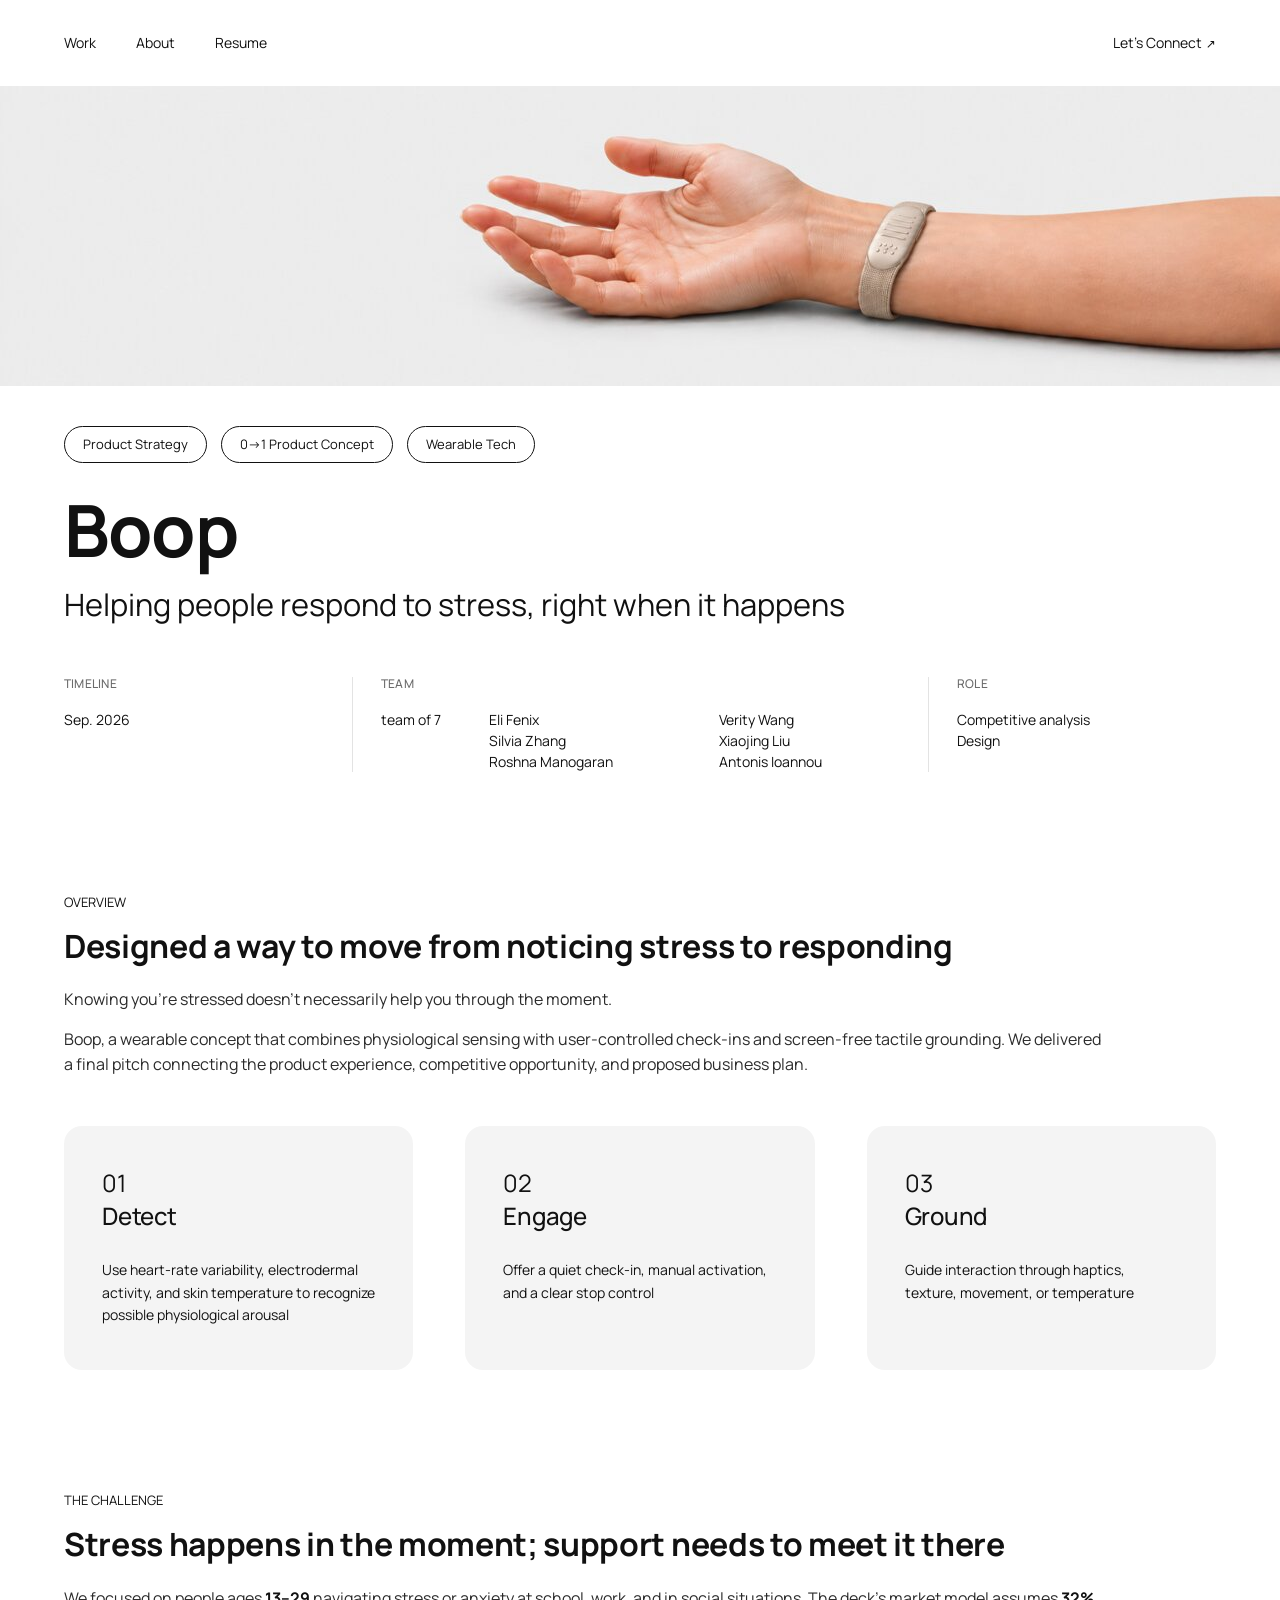
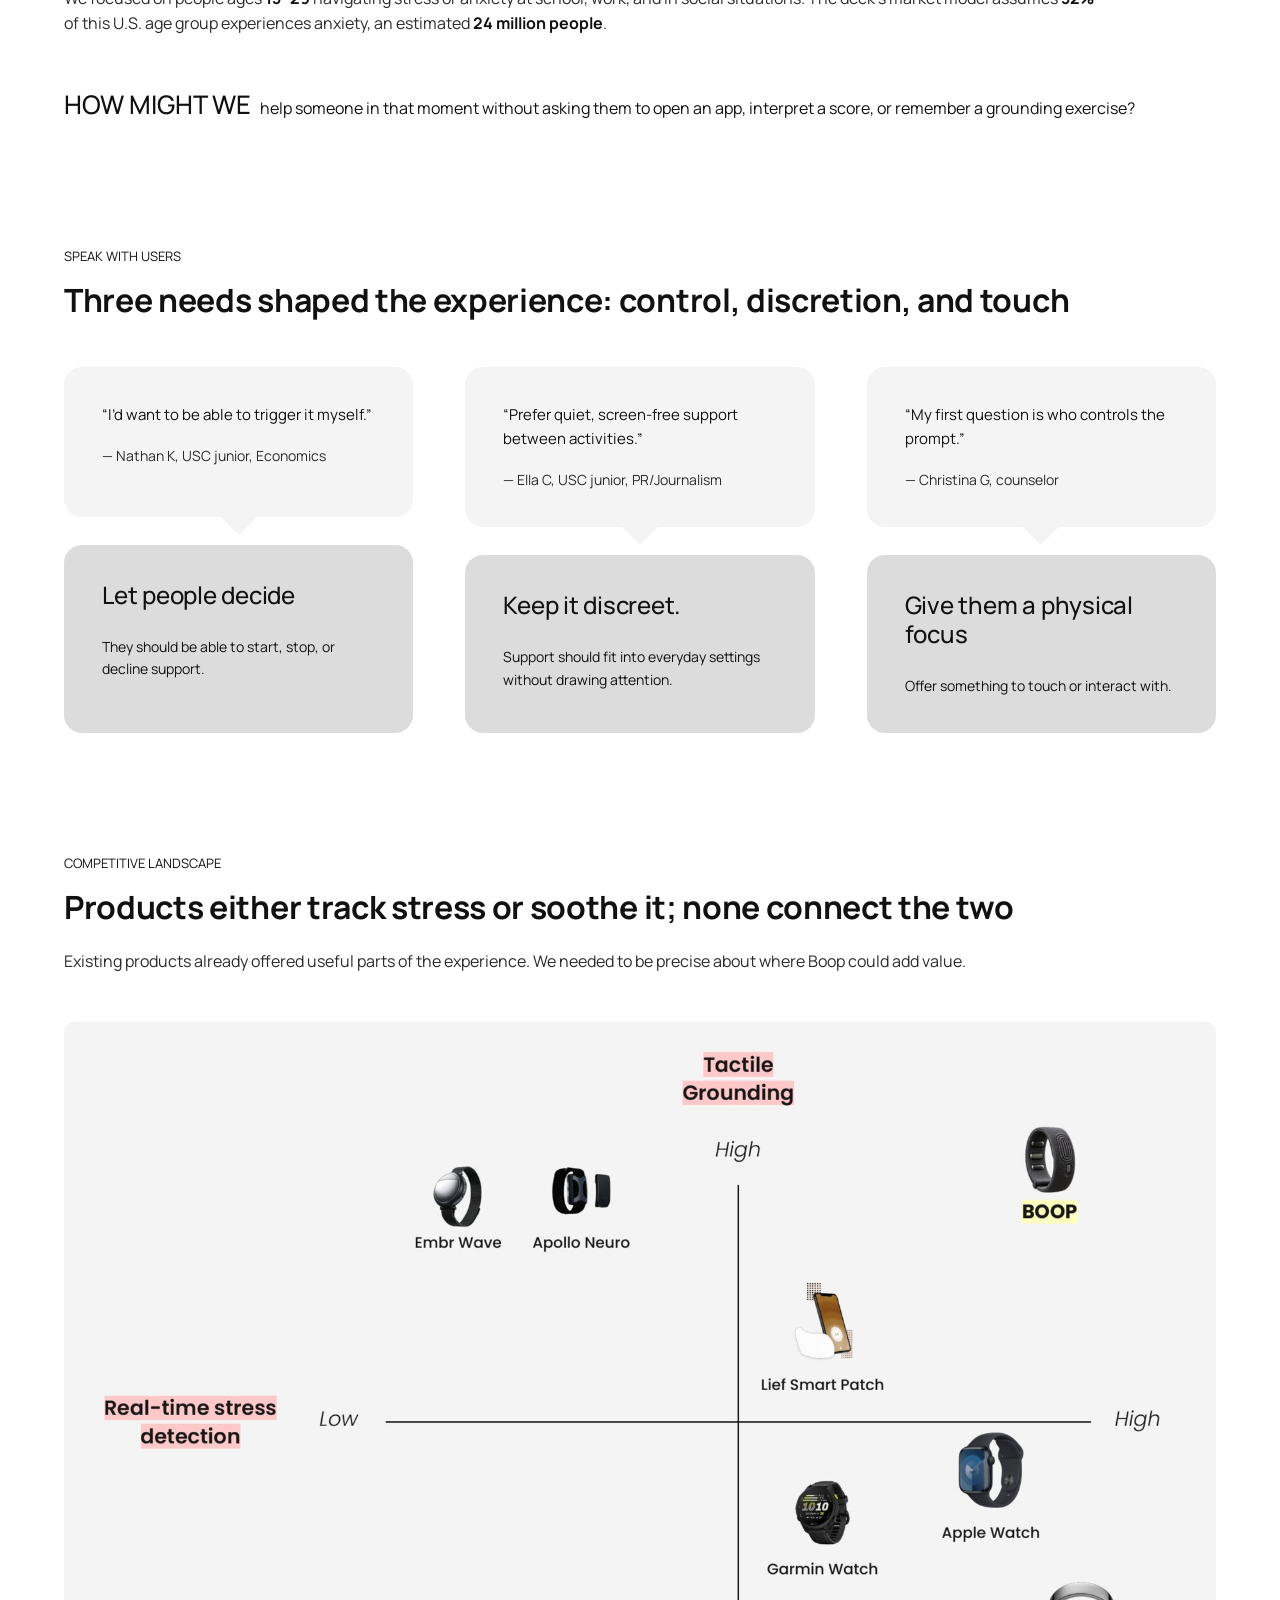
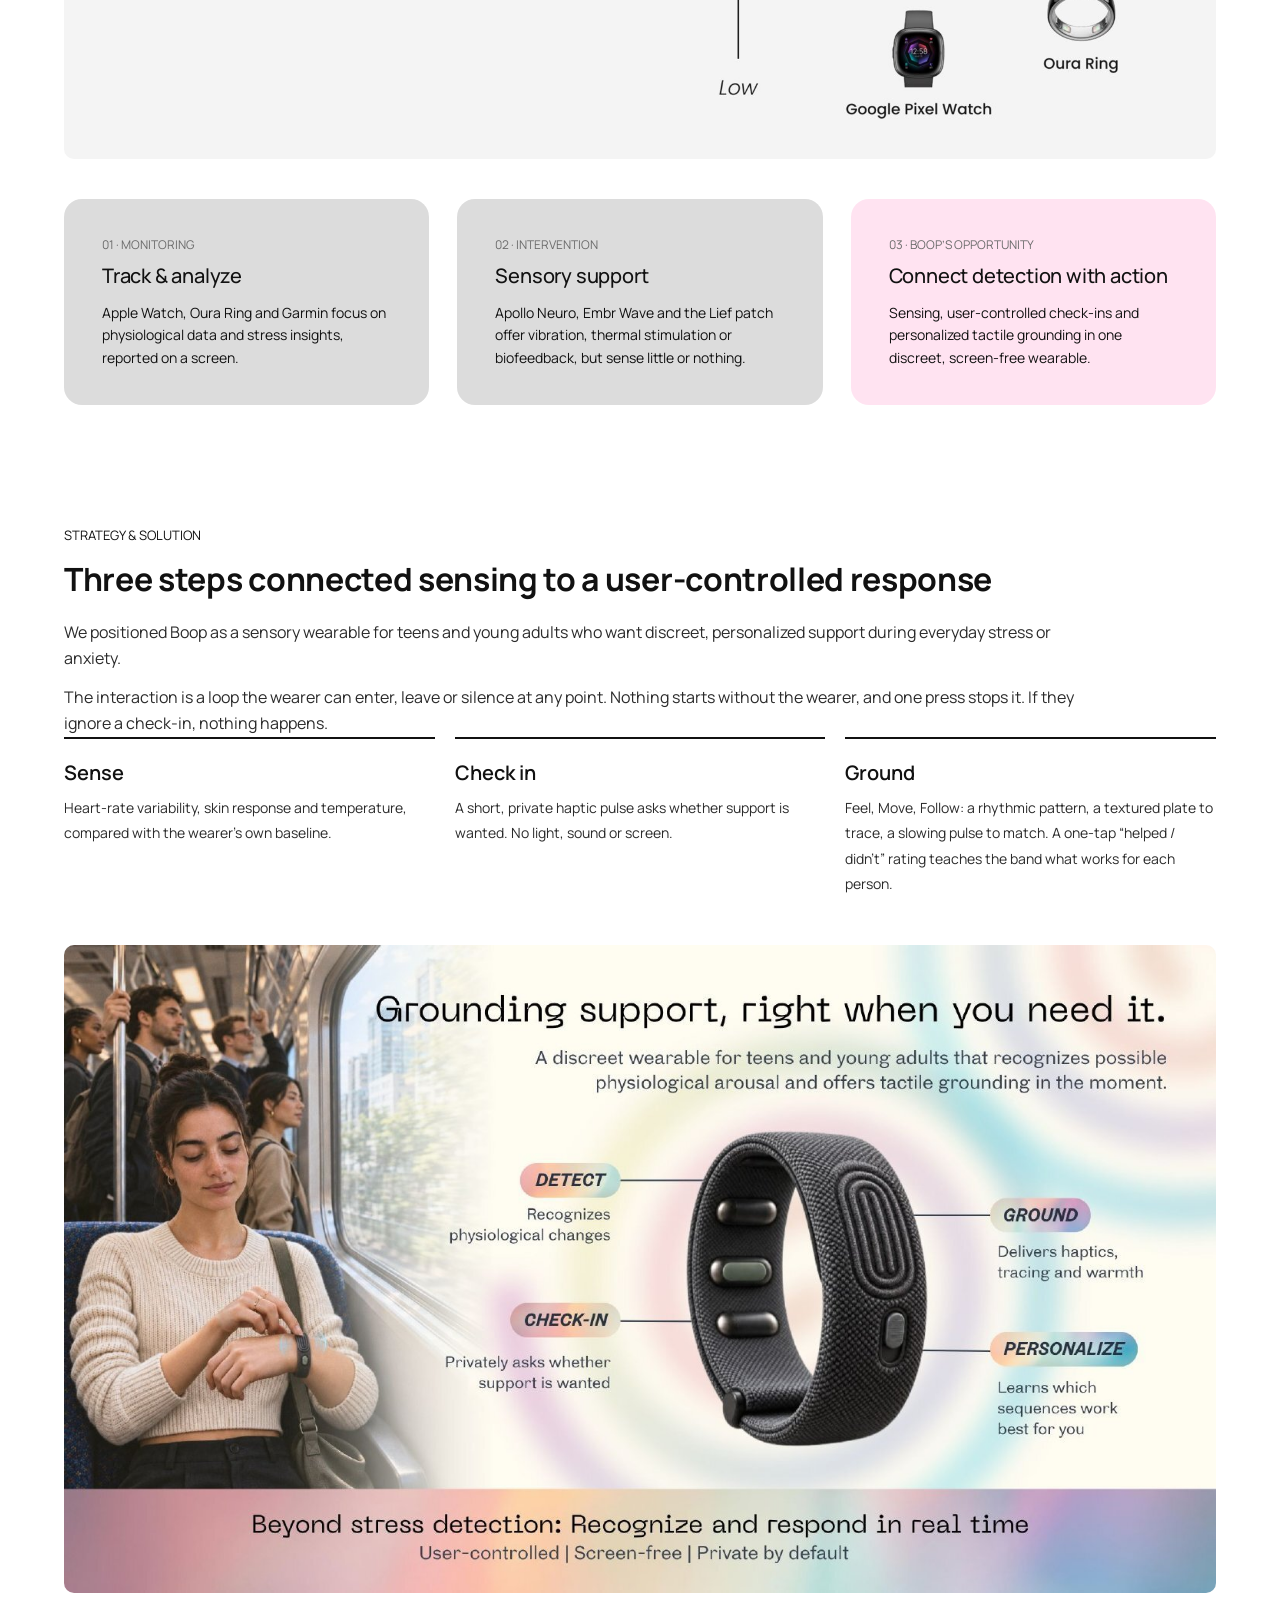
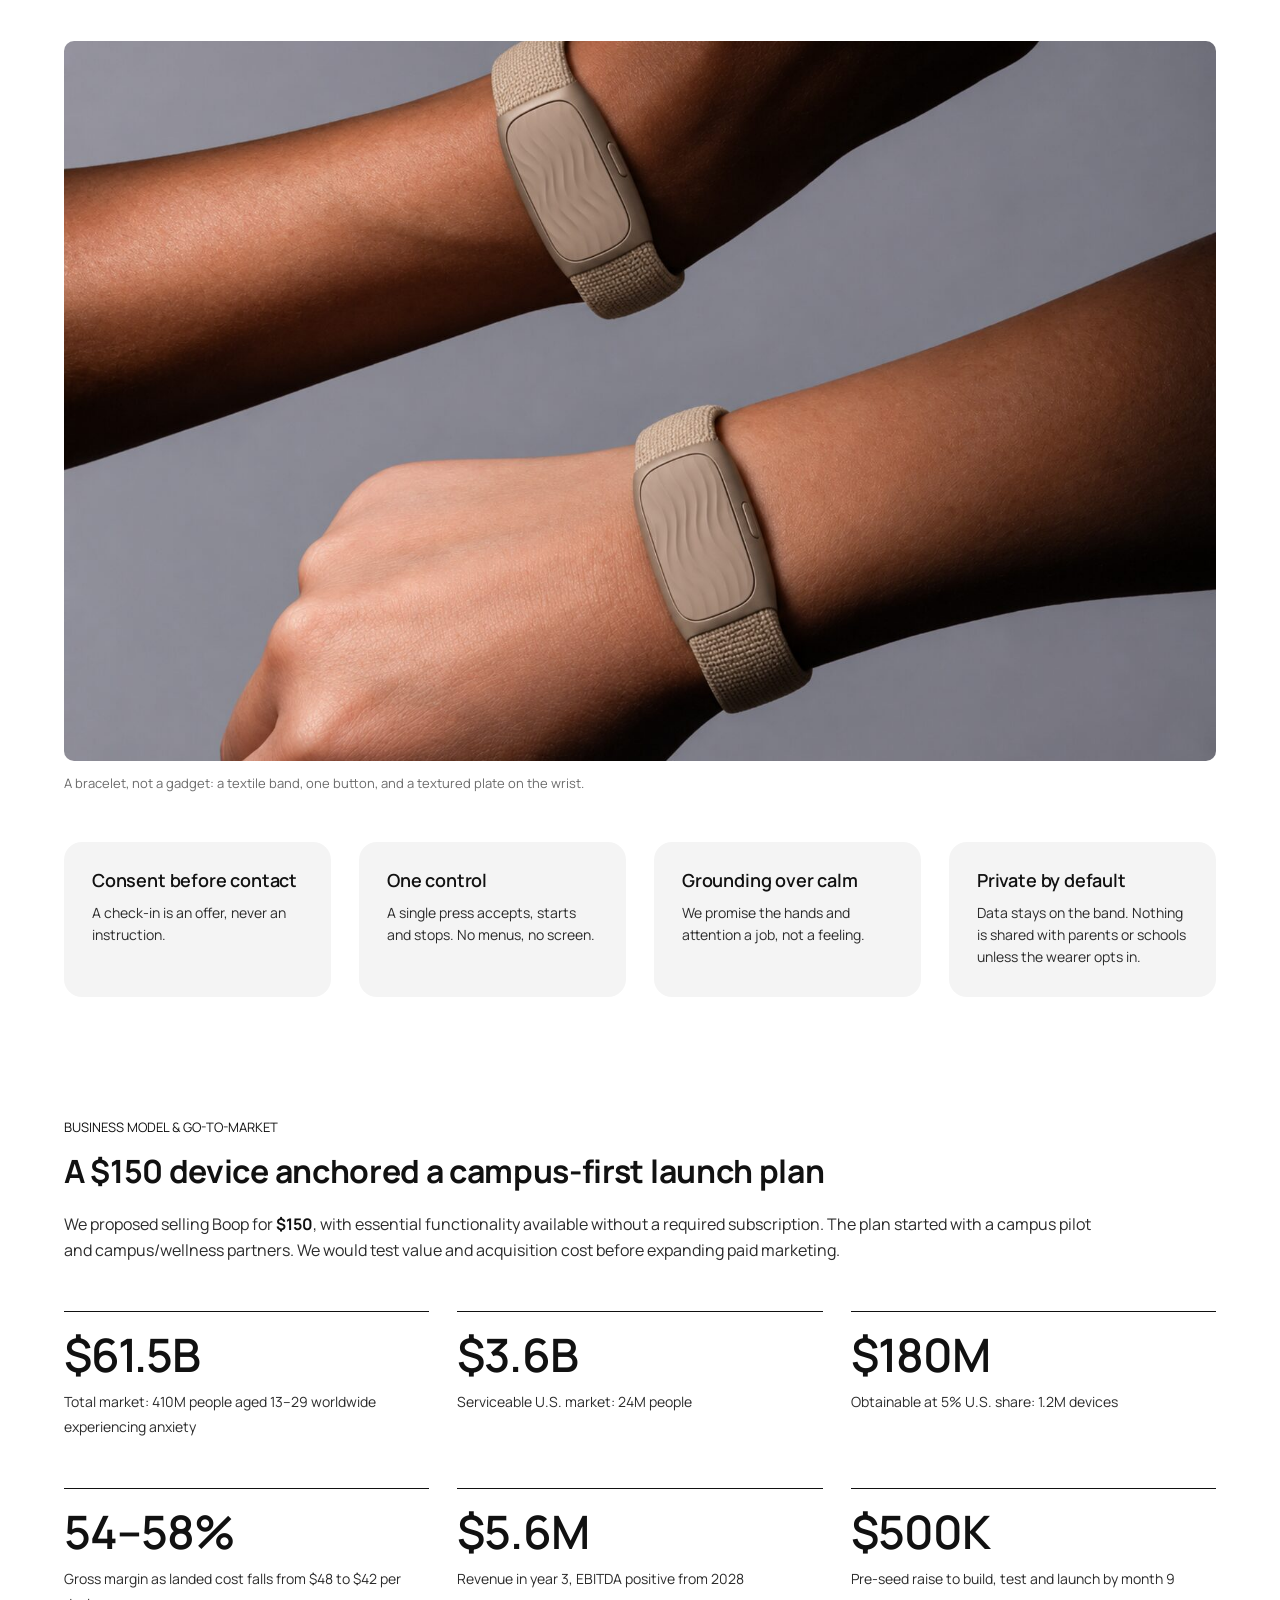
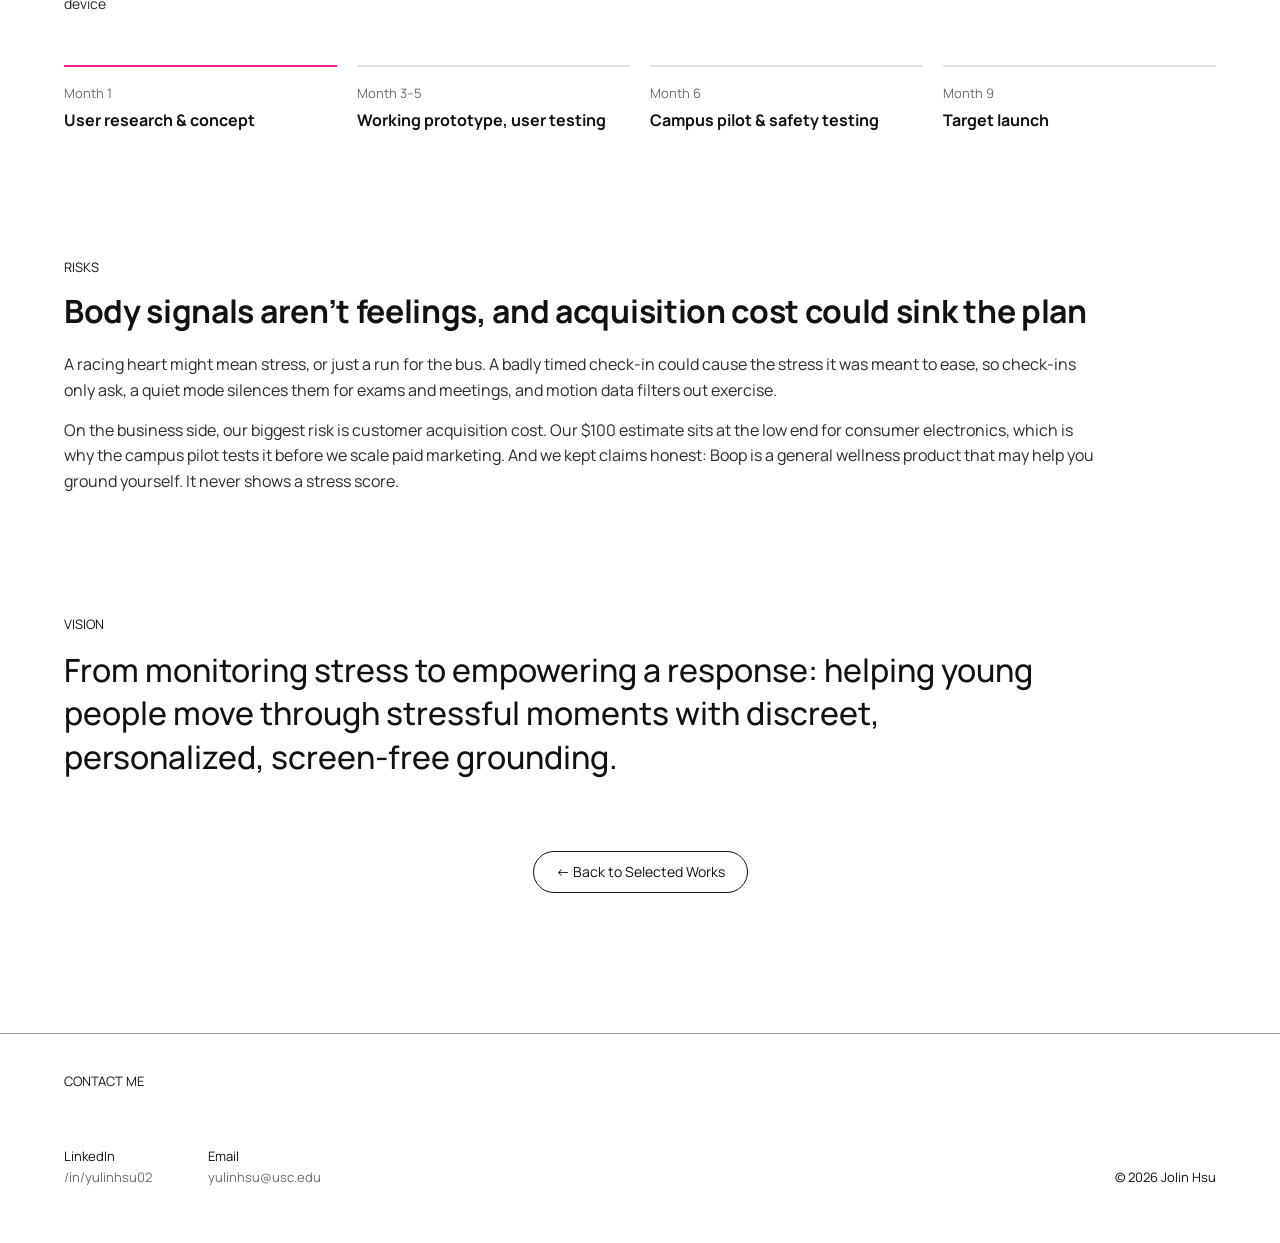
==== boop/index.html @ cf4fb306 "Add portfolio site: Home, Resume and Boop case study Co-Authored-By: Claude Opus 5.5 <noreply@anthro" ====
<!doctype html>
<html lang="en">
<head>
  <meta charset="utf-8">
  <meta name="viewport" content="width=device-width, initial-scale=1">
  <title>Boop · Jolin Hsu</title>
  <meta name="description" content="Boop: a screen-free wearable concept that helps people respond to stress, right when it happens.">
  <link rel="preconnect" href="https://fonts.googleapis.com">
  <link rel="preconnect" href="https://fonts.gstatic.com" crossorigin>
  <link href="https://fonts.googleapis.com/css2?family=Manrope:wght@400;500;600;700&display=swap" rel="stylesheet">
  <link rel="stylesheet" href="../assets/style.css">
</head>
<body>
  <header class="site-header">
    <div class="wrap">
      <ul class="nav">
        <li><a href="../#work">Work</a></li>
        <li><a href="../#about">About</a></li>
        <li><a href="../resume/">Resume</a></li>
      </ul>
      <a class="connect arrow" href="#contact">Let's Connect</a>
    </div>
  </header>

  <main>
    <div class="cs-hero">
      <img src="../assets/img/boop-hero.jpg" alt="An open hand resting on a table, wearing a slim oatmeal textile wristband" width="1280" height="300">
    </div>

    <section class="cs-head">
      <div class="wrap">
        <div class="pills"><span>Product Strategy</span><span>0→1 Product Concept</span><span>Wearable Tech</span></div>
        <h1>Boop</h1>
        <p class="sub">Helping people respond to stress, right when it happens</p>

        <div class="meta">
          <div>
            <h2>Timeline</h2>
            <p>Sep. 2026</p>
          </div>
          <div>
            <h2>Team</h2>
            <div class="team">
              <p>team of 7</p>
              <ul><li>Eli Fenix</li><li>Silvia Zhang</li><li>Roshna Manogaran</li></ul>
              <ul><li>Verity Wang</li><li>Xiaojing Liu</li><li>Antonis Ioannou</li></ul>
            </div>
          </div>
          <div>
            <h2>Role</h2>
            <p>Competitive analysis<br>Design</p>
          </div>
        </div>
      </div>
    </section>

    <!-- Overview -->
    <section class="cs-section">
      <div class="wrap">
        <p class="kicker">Overview</p>
        <h2>Designed a way to move from noticing stress to responding</h2>
        <div class="body">
          <p>Knowing you’re stressed doesn’t necessarily help you through the moment.</p>
          <p>Boop, a wearable concept that combines physiological sensing with user-controlled check-ins and screen-free tactile grounding. We delivered a final pitch connecting the product experience, competitive opportunity, and proposed business plan.</p>
        </div>
        <div class="cards-3">
          <div class="step-card"><p class="n">01</p><h3>Detect</h3><p>Use heart-rate variability, electrodermal activity, and skin temperature to recognize possible physiological arousal</p></div>
          <div class="step-card"><p class="n">02</p><h3>Engage</h3><p>Offer a quiet check-in, manual activation, and a clear stop control</p></div>
          <div class="step-card"><p class="n">03</p><h3>Ground</h3><p>Guide interaction through haptics, texture, movement, or temperature</p></div>
        </div>
      </div>
    </section>

    <!-- Challenge -->
    <section class="cs-section">
      <div class="wrap">
        <p class="kicker">The challenge</p>
        <h2>Stress happens in the moment; support needs to meet it there</h2>
        <div class="body">
          <p>We focused on people ages <b>13–29</b> navigating stress or anxiety at school, work, and in social situations. The deck’s market model assumes <b>32%</b> of this U.S. age group experiences anxiety, an estimated <b>24 million people</b>.</p>
        </div>
        <p class="hmw"><b>How might we</b> help someone in that moment without asking them to open an app, interpret a score, or remember a grounding exercise?</p>
      </div>
    </section>

    <!-- Users -->
    <section class="cs-section">
      <div class="wrap">
        <p class="kicker">Speak with users</p>
        <h2>Three needs shaped the experience: control, discretion, and touch</h2>
        <div class="voices">
          <div class="voice">
            <div class="bubble">“I’d want to be able to trigger it myself.”<cite>— Nathan K, USC junior, Economics</cite></div>
            <div class="need"><h3>Let people decide</h3><p>They should be able to start, stop, or decline support.</p></div>
          </div>
          <div class="voice">
            <div class="bubble">“Prefer quiet, screen-free support between activities.”<cite>— Ella C, USC junior, PR/Journalism</cite></div>
            <div class="need"><h3>Keep it discreet.</h3><p>Support should fit into everyday settings without drawing attention.</p></div>
          </div>
          <div class="voice">
            <div class="bubble">“My first question is who controls the prompt.”<cite>— Christina G, counselor</cite></div>
            <div class="need"><h3>Give them a physical focus</h3><p>Offer something to touch or interact with.</p></div>
          </div>
        </div>
      </div>
    </section>

    <!-- Competitive landscape -->
    <section class="cs-section">
      <div class="wrap">
        <p class="kicker">Competitive landscape</p>
        <h2>Products either track stress or soothe it; none connect the two</h2>
        <div class="body">
          <p>Existing products already offered useful parts of the experience. We needed to be precise about where Boop could add value.</p>
        </div>
        <figure class="figure">
          <img src="../assets/img/boop-landscape.jpg" alt="Two-by-two chart: real-time stress detection on the horizontal axis, tactile grounding on the vertical. Embr Wave and Apollo Neuro sit high on grounding but low on detection. Apple Watch, Garmin, Pixel Watch and Oura Ring sit high on detection but low on grounding. Lief Smart Patch is in the middle. Boop sits alone in the top-right corner." loading="lazy">
        </figure>
        <div class="gap-row">
          <div class="need"><p class="k">01 · Monitoring</p><h3>Track &amp; analyze</h3><p>Apple Watch, Oura Ring and Garmin focus on physiological data and stress insights, reported on a screen.</p></div>
          <div class="need"><p class="k">02 · Intervention</p><h3>Sensory support</h3><p>Apollo Neuro, Embr Wave and the Lief patch offer vibration, thermal stimulation or biofeedback, but sense little or nothing.</p></div>
          <div class="need us"><p class="k">03 · Boop’s opportunity</p><h3>Connect detection with action</h3><p>Sensing, user-controlled check-ins and personalized tactile grounding in one discreet, screen-free wearable.</p></div>
        </div>
      </div>
    </section>

    <!-- Strategy & solution -->
    <section class="cs-section">
      <div class="wrap">
        <p class="kicker">Strategy &amp; Solution</p>
        <h2>Three steps connected sensing to a user-controlled response</h2>
        <div class="body">
          <p>We positioned Boop as a sensory wearable for teens and young adults who want discreet, personalized support during everyday stress or anxiety.</p>
          <p>The interaction is a loop the wearer can enter, leave or silence at any point. Nothing starts without the wearer, and one press stops it. If they ignore a check-in, nothing happens.</p>
        </div>
        <ol class="loop loop-wrap">
          <li><b>Sense</b><span>Heart-rate variability, skin response and temperature, compared with the wearer’s own baseline.</span></li>
          <li><b>Check in</b><span>A short, private haptic pulse asks whether support is wanted. No light, sound or screen.</span></li>
          <li><b>Ground</b><span>Feel, Move, Follow: a rhythmic pattern, a textured plate to trace, a slowing pulse to match. A one-tap “helped / didn’t” rating teaches the band what works for each person.</span></li>
        </ol>
        <figure class="figure">
          <img src="../assets/img/boop-system.jpg" alt="Pitch slide titled Grounding support, right when you need it: a woman on a train touches her wristband, with callouts for Detect, Check-in, Ground and Personalize." loading="lazy">
        </figure>
        <figure class="figure crop">
          <img src="../assets/img/boop-band.jpg" alt="Two wrists wearing the Boop band: an oatmeal woven strap with a rounded wavy-textured plate and one small button" loading="lazy">
          <figcaption>A bracelet, not a gadget: a textile band, one button, and a textured plate on the wrist.</figcaption>
        </figure>
        <div class="principles">
          <div><h3>Consent before contact</h3><p>A check-in is an offer, never an instruction.</p></div>
          <div><h3>One control</h3><p>A single press accepts, starts and stops. No menus, no screen.</p></div>
          <div><h3>Grounding over calm</h3><p>We promise the hands and attention a job, not a feeling.</p></div>
          <div><h3>Private by default</h3><p>Data stays on the band. Nothing is shared with parents or schools unless the wearer opts in.</p></div>
        </div>
      </div>
    </section>

    <!-- Business model -->
    <section class="cs-section">
      <div class="wrap">
        <p class="kicker">Business model &amp; go-to-market</p>
        <h2>A $150 device anchored a campus-first launch plan</h2>
        <div class="body">
          <p>We proposed selling Boop for <b>$150</b>, with essential functionality available without a required subscription. The plan started with a campus pilot and campus/wellness partners. We would test value and acquisition cost before expanding paid marketing.</p>
        </div>
        <div class="stats">
          <div class="stat"><b>$61.5B</b><span>Total market: 410M people aged 13–29 worldwide experiencing anxiety</span></div>
          <div class="stat"><b>$3.6B</b><span>Serviceable U.S. market: 24M people</span></div>
          <div class="stat"><b>$180M</b><span>Obtainable at 5% U.S. share: 1.2M devices</span></div>
        </div>
        <div class="stats">
          <div class="stat"><b>54–58%</b><span>Gross margin as landed cost falls from $48 to $42 per device</span></div>
          <div class="stat"><b>$5.6M</b><span>Revenue in year 3, EBITDA positive from 2028</span></div>
          <div class="stat"><b>$500K</b><span>Pre-seed raise to build, test and launch by month 9</span></div>
        </div>
        <ol class="roadmap">
          <li class="now"><span class="when">Month 1</span><b>User research &amp; concept</b></li>
          <li><span class="when">Month 3–5</span><b>Working prototype, user testing</b></li>
          <li><span class="when">Month 6</span><b>Campus pilot &amp; safety testing</b></li>
          <li><span class="when">Month 9</span><b>Target launch</b></li>
        </ol>
      </div>
    </section>

    <!-- Risks -->
    <section class="cs-section">
      <div class="wrap">
        <p class="kicker">Risks</p>
        <h2>Body signals aren’t feelings, and acquisition cost could sink the plan</h2>
        <div class="body">
          <p>A racing heart might mean stress, or just a run for the bus. A badly timed check-in could cause the stress it was meant to ease, so check-ins only ask, a quiet mode silences them for exams and meetings, and motion data filters out exercise.</p>
          <p>On the business side, our biggest risk is customer acquisition cost. Our $100 estimate sits at the low end for consumer electronics, which is why the campus pilot tests it before we scale paid marketing. And we kept claims honest: Boop is a general wellness product that may help you ground yourself. It never shows a stress score.</p>
        </div>
      </div>
    </section>

    <!-- Vision -->
    <section class="cs-section">
      <div class="wrap">
        <p class="kicker">Vision</p>
        <p class="big-quote">From monitoring stress to empowering a response: helping young people move through stressful moments with discreet, personalized, screen-free grounding.</p>
        <div class="back"><a class="pill-outline" href="../#work">← Back to Selected Works</a></div>
      </div>
    </section>
  </main>

  <footer class="site-footer" id="contact">
    <div class="wrap">
      <h2>Contact me</h2>
      <div class="footer-row">
        <div class="contacts">
          <a href="https://www.linkedin.com/in/yulinhsu02" target="_blank" rel="noopener">LinkedIn<span>/in/yulinhsu02</span></a>
          <a href="mailto:yulinhsu@usc.edu">Email<span>yulinhsu@usc.edu</span></a>
        </div>
        <span>© 2026 Jolin Hsu</span>
      </div>
    </div>
  </footer>
</body>
</html>
---- assets/style.css ----
/* Jolin Hsu portfolio, shared styles (matched to the Figma design) */
:root {
  --ink: #111111;
  --text: #2b2b2b;
  --muted: #6b6b6b;
  --line: #9a9a9a;
  --hair: #e3e3e3;
  --card: #f4f4f4;
  --card-2: #dcdcdc;
  --tag: #f0f0f0;
  --bg: #ffffff;
  --pink: #ff1f8f;
  --star: #f5c518;
  --dot: #7cc4ef;
  --max: 1152px;
  --gutter: 64px;
  --font: "Manrope", system-ui, -apple-system, "Segoe UI", sans-serif;
}

*, *::before, *::after { box-sizing: border-box; }
html { -webkit-text-size-adjust: 100%; scroll-behavior: smooth; }
body {
  margin: 0; background: var(--bg); color: var(--text);
  font-family: var(--font); font-size: 16px; line-height: 1.6;
  -webkit-font-smoothing: antialiased;
}
img { max-width: 100%; display: block; }
a { color: inherit; }
h1, h2, h3 { color: var(--ink); line-height: 1.2; margin: 0; font-weight: 700; letter-spacing: -0.01em; }
p { margin: 0; }
b, strong { color: var(--ink); font-weight: 700; }

.wrap { max-width: calc(var(--max) + var(--gutter) * 2); margin: 0 auto; padding: 0 var(--gutter); }
.arrow::after { content: "↗"; font-size: .85em; margin-left: 4px; }

/* ---------- Header ---------- */
.site-header { padding: 32px 0; }
.site-header .wrap { display: flex; align-items: center; justify-content: space-between; gap: 16px; }
.nav { display: flex; gap: 40px; list-style: none; margin: 0; padding: 0; font-size: 14px; }
.nav a, .connect { text-decoration: none; color: var(--ink); }
.nav a:hover, .connect:hover { text-decoration: underline; text-underline-offset: 4px; }
.nav a[aria-current="page"] { text-decoration: underline; text-underline-offset: 4px; }
.connect { font-size: 14px; }

/* ---------- Pills ---------- */
.pill-outline {
  display: inline-flex; align-items: center; gap: 6px; padding: 9px 22px;
  border: 1px solid var(--ink); border-radius: 999px; font-size: 14px; color: var(--ink);
  text-decoration: none; background: #fff; white-space: nowrap; transition: background .2s, color .2s;
}
a.pill-outline:hover { background: var(--ink); color: #fff; }
.tags { display: flex; flex-wrap: wrap; gap: 8px; }
.tag { background: var(--tag); border-radius: 999px; padding: 5px 14px; font-size: 13px; color: var(--muted); }

/* ---------- Home ---------- */
.intro { padding: 120px 0 150px; }
.intro h1 { font-size: clamp(34px, 3.6vw, 46px); margin-bottom: 40px; font-weight: 600; }
.intro p { font-size: clamp(20px, 2.4vw, 30px); line-height: 1.45; color: var(--ink); max-width: 1080px; }

.label { font-size: 13px; color: var(--ink); margin-bottom: 48px; display: inline-block; text-decoration: none; }

.grid { display: grid; grid-template-columns: repeat(2, 1fr); gap: 56px 28px; }
.card { position: relative; display: block; cursor: default; text-decoration: none; color: inherit; }
.card-media { aspect-ratio: 4 / 3; border-radius: 10px; overflow: hidden; background: var(--card); }
.card-media img { width: 100%; height: 100%; object-fit: cover; transition: transform .7s cubic-bezier(.2,.7,.2,1), filter .4s; }
.card h3 { font-size: 22px; margin: 22px 0 12px; font-weight: 700; }

/* Card hover: lift + zoom the image, dim the other cards */
@media (hover: hover) {
  .card-media { transition: box-shadow .4s, transform .4s cubic-bezier(.2,.7,.2,1); }
  .card:hover .card-media { transform: translateY(-6px); box-shadow: 0 18px 40px rgba(0,0,0,.12); }
  .card:hover .card-media img { transform: scale(1.05); }
  .grid:hover .card:not(:hover) .card-media img { filter: grayscale(.5) brightness(1.04); }
}

/* About timeline */
.about { padding-top: 120px; }
.timeline { margin-top: 24px; }
.year { display: grid; grid-template-columns: 170px 1fr; }
.year + .year { margin-top: 0; }
.year-num { font-size: 34px; color: var(--ink); line-height: 1; padding-top: 4px; }
.events { list-style: none; margin: 0; padding: 0 0 56px 0; border-left: 2px solid #c9c9c9; }
.year:last-child .events { padding-bottom: 8px; }
.events li { position: relative; padding: 0 0 28px 48px; font-size: 18px; color: var(--ink); line-height: 1.45; }
.events li:last-child { padding-bottom: 0; }
.events li::before {
  content: ""; position: absolute; left: -7px; top: 7px; width: 12px; height: 12px; border-radius: 50%; background: var(--dot);
}
.events li.milestone::before {
  content: "★"; background: none; color: var(--star); width: auto; height: auto; left: -11px; top: -3px; font-size: 20px; line-height: 1;
}
.events a { text-decoration: none; }
.events a:hover { text-decoration: underline; }
.cta-row { display: flex; justify-content: center; margin-top: 72px; }

/* ---------- Custom cursor tag ---------- */
.cursor-tag {
  position: fixed; left: 0; top: 0; z-index: 1000; pointer-events: none;
  padding: 12px 24px; border-radius: 999px; background: var(--pink); color: #fff;
  font: 600 15px/1 var(--font); text-align: center; white-space: nowrap;
  transform: translate(-50%, -50%) scale(.3); opacity: 0;
  transition: opacity .2s ease, transform .25s cubic-bezier(.2,.9,.3,1.3);
  box-shadow: 0 6px 18px rgba(255, 31, 143, .35);
}
.cursor-tag.is-on { opacity: 1; transform: translate(-50%, -50%) scale(1); }
@media (hover: hover) and (pointer: fine) { .has-cursor-tag .card { cursor: none; } }
.soon-badge { display: none; }
@media (hover: none) {
  .soon-badge {
    display: block; position: absolute; top: 12px; left: 12px; background: var(--pink); color: #fff;
    font-size: 12px; font-weight: 600; padding: 6px 12px; border-radius: 999px;
  }
}

/* ---------- Footer ---------- */
.site-footer { margin-top: 140px; border-top: 1px solid var(--line); padding: 40px 0 56px; font-size: 13px; color: var(--ink); }
.site-footer h2 { font-size: 13px; font-weight: 400; text-transform: uppercase; margin-bottom: 56px; }
.footer-row { display: flex; justify-content: space-between; align-items: flex-end; flex-wrap: wrap; gap: 24px; }
.contacts { display: flex; gap: 56px; flex-wrap: wrap; }
.contacts a { text-decoration: none; display: block; }
.contacts a:hover { text-decoration: underline; }
.contacts span { display: block; color: var(--muted); }

/* ---------- Case study (/boop) ---------- */
.cs-hero { max-width: calc(var(--max) + var(--gutter) * 2); margin: 0 auto; }
.cs-hero img { width: 100%; height: auto; aspect-ratio: 1280 / 300; object-fit: cover; }
.cs-head { padding: 40px 0 0; }
.cs-head .pills { display: flex; flex-wrap: wrap; gap: 14px; }
.cs-head .pills span { border: 1px solid var(--ink); border-radius: 999px; padding: 7px 18px; font-size: 13px; color: var(--ink); }
.cs-head h1 { font-size: clamp(48px, 6vw, 72px); margin: 24px 0 6px; letter-spacing: -0.02em; }
.cs-head .sub { font-size: clamp(20px, 2.4vw, 32px); color: var(--ink); }

.meta { display: grid; grid-template-columns: 1fr 2fr 1fr; margin-top: 48px; }
.meta > div { padding: 0 28px; border-left: 1px solid var(--hair); }
.meta > div:first-child { padding-left: 0; border-left: 0; }
.meta h2 { font-size: 12px; font-weight: 500; color: var(--muted); text-transform: uppercase; margin-bottom: 18px; letter-spacing: .02em; }
.meta p, .meta li { font-size: 14px; color: var(--ink); line-height: 1.5; }
.team { display: grid; grid-template-columns: auto 1fr 1fr; gap: 0 48px; }
.team ul { list-style: none; margin: 0; padding: 0; }

.cs-section { padding-top: 120px; }
.kicker { font-size: 13px; color: var(--ink); text-transform: uppercase; margin-bottom: 14px; }
.cs-section h2 { font-size: clamp(24px, 2.5vw, 32px); margin-bottom: 22px; font-weight: 700; }
.cs-section .body { max-width: 1040px; font-size: 16px; color: var(--text); }
.cs-section .body p + p { margin-top: 14px; }

.cards-3 { display: grid; grid-template-columns: repeat(3, 1fr); gap: 52px; margin-top: 48px; }
.step-card { background: var(--card); border-radius: 18px; padding: 38px 38px 44px; min-height: 230px; }
.step-card .n { font-size: 24px; color: var(--ink); }
.step-card h3 { font-size: 24px; font-weight: 500; margin: 0 0 28px; }
.step-card p { font-size: 14px; color: var(--ink); }

.hmw { margin-top: 48px; font-size: 16px; color: var(--ink); }
.hmw b { font-weight: 500; font-size: clamp(20px, 2vw, 26px); text-transform: uppercase; margin-right: 6px; }

.voices { display: grid; grid-template-columns: repeat(3, 1fr); gap: 52px; margin-top: 48px; }
.voice { display: flex; flex-direction: column; gap: 28px; }
.bubble { position: relative; background: var(--card); border-radius: 18px; padding: 36px 38px; min-height: 150px; font-size: 15px; color: var(--ink); }
.bubble::after { content: ""; position: absolute; left: 50%; bottom: -18px; transform: translateX(-50%); border: 18px solid transparent; border-bottom: 0; border-top-color: var(--card); }
.bubble cite { display: block; font-style: normal; margin-top: 18px; color: var(--text); font-size: 14px; }
.need { background: var(--card-2); border-radius: 18px; padding: 36px 38px; flex: 1; }
.need h3 { font-size: 24px; font-weight: 500; margin-bottom: 26px; }
.need p { font-size: 14px; color: var(--ink); }

.figure { margin: 48px 0 0; }
.figure img { width: 100%; border-radius: 10px; }
.figure.crop img { aspect-ratio: 16 / 10; object-fit: cover; object-position: center 40%; }
.figure figcaption { font-size: 13px; color: var(--muted); margin-top: 12px; }

.gap-row { display: grid; grid-template-columns: repeat(3, 1fr); gap: 28px; margin-top: 40px; }
.gap-row .need h3 { font-size: 20px; margin-bottom: 14px; }
.gap-row .need .k { font-size: 12px; text-transform: uppercase; color: var(--muted); margin-bottom: 10px; }
.gap-row .need.us { background: #ffe3f1; }

.loop { display: grid; grid-template-columns: repeat(3, 1fr); gap: 20px; margin-top: 48px; counter-reset: s; }
.loop li { list-style: none; border-top: 2px solid var(--ink); padding-top: 18px; }
.loop b { display: block; font-size: 20px; font-weight: 600; color: var(--ink); margin-bottom: 6px; }
.loop span { font-size: 14px; }
.loop-wrap { padding: 0; margin: 0; }

.two-up { display: grid; grid-template-columns: 1fr 1fr; gap: 28px; margin-top: 28px; }
.two-up img { width: 100%; height: 100%; object-fit: cover; border-radius: 10px; }

.principles { display: grid; grid-template-columns: repeat(4, 1fr); gap: 28px; margin-top: 48px; }
.principles div { background: var(--card); border-radius: 18px; padding: 28px; }
.principles h3 { font-size: 18px; font-weight: 600; margin-bottom: 10px; }
.principles p { font-size: 14px; }

.stats { display: grid; grid-template-columns: repeat(3, 1fr); gap: 28px; margin-top: 48px; }
.stat { border-top: 1px solid var(--ink); padding-top: 18px; }
.stat b { display: block; font-size: clamp(32px, 3.6vw, 48px); font-weight: 600; letter-spacing: -0.02em; line-height: 1.1; margin-bottom: 8px; }
.stat span { font-size: 14px; }

.roadmap { list-style: none; padding: 0; margin: 48px 0 0; display: grid; grid-template-columns: repeat(4, 1fr); gap: 20px; }
.roadmap li { border-top: 2px solid var(--hair); padding-top: 16px; font-size: 14px; }
.roadmap li.now { border-color: var(--pink); }
.roadmap b { display: block; font-size: 16px; margin-bottom: 4px; }
.roadmap .when { color: var(--muted); font-size: 13px; display: block; margin-bottom: 4px; }

.big-quote { font-size: clamp(22px, 2.6vw, 32px); font-weight: 500; line-height: 1.35; color: var(--ink); max-width: 1000px; }
.back { margin-top: 72px; display: flex; justify-content: center; }

/* ---------- Resume ---------- */
.resume { max-width: 640px; margin: 0 auto; padding: 90px 24px 0; }
.resume h1 { font-size: clamp(32px, 4vw, 44px); font-weight: 600; margin-bottom: 36px; }
.resume h2 { font-size: 14px; font-weight: 500; color: var(--ink); margin: 40px 0 18px; }
.resume .about-text { font-size: 14px; color: var(--muted); line-height: 1.7; }
.resume .about-text b { color: var(--text); }
.cv-row { display: grid; grid-template-columns: 128px 1fr; gap: 0 0; font-size: 14px; }
.cv-row + .cv-row { margin-top: 26px; }
.cv-row .when { color: var(--muted); }
.cv-row h3 { font-size: 14px; font-weight: 700; line-height: 1.6; }
.cv-row h3 a { text-decoration: none; }
.cv-row h3 a:hover { text-decoration: underline; }
.cv-row .where { color: var(--muted); }
.thumbs { display: grid; grid-template-columns: repeat(3, 1fr); gap: 8px; margin-top: 24px; }
.thumbs img { border-radius: 6px; aspect-ratio: 3 / 2; object-fit: cover; width: 100%; border: 1px solid var(--hair); }

/* ---------- Responsive ---------- */
@media (max-width: 960px) {
  :root { --gutter: 32px; }
  .cards-3, .voices { gap: 24px; }
  .principles { grid-template-columns: repeat(2, 1fr); }
}
@media (max-width: 760px) {
  :root { --gutter: 16px; }
  .nav { gap: 20px; }
  .intro { padding: 64px 0 80px; }
  .grid { grid-template-columns: 1fr; gap: 40px; }
  .year { grid-template-columns: 1fr; gap: 16px; }
  .year-num { font-size: 28px; }
  .events { margin-left: 8px; }
  .events li { font-size: 16px; }
  .meta { grid-template-columns: 1fr; gap: 28px; }
  .meta > div { padding: 0; border-left: 0; }
  .team { grid-template-columns: 1fr; gap: 8px; }
  .cards-3, .voices, .gap-row, .stats, .two-up, .principles { grid-template-columns: 1fr; }
  .loop { grid-template-columns: 1fr; }
  .roadmap { grid-template-columns: 1fr 1fr; }
  .cs-section { padding-top: 80px; }
  .cv-row { grid-template-columns: 1fr; }
  .cv-row .when { margin-bottom: 2px; }
}
@media (max-width: 420px) {
  .nav { gap: 14px; font-size: 13px; }
  .loop, .roadmap { grid-template-columns: 1fr; }
}
@media (prefers-reduced-motion: reduce) {
  html { scroll-behavior: auto; }
  *, *::before, *::after { transition: none !important; }
}
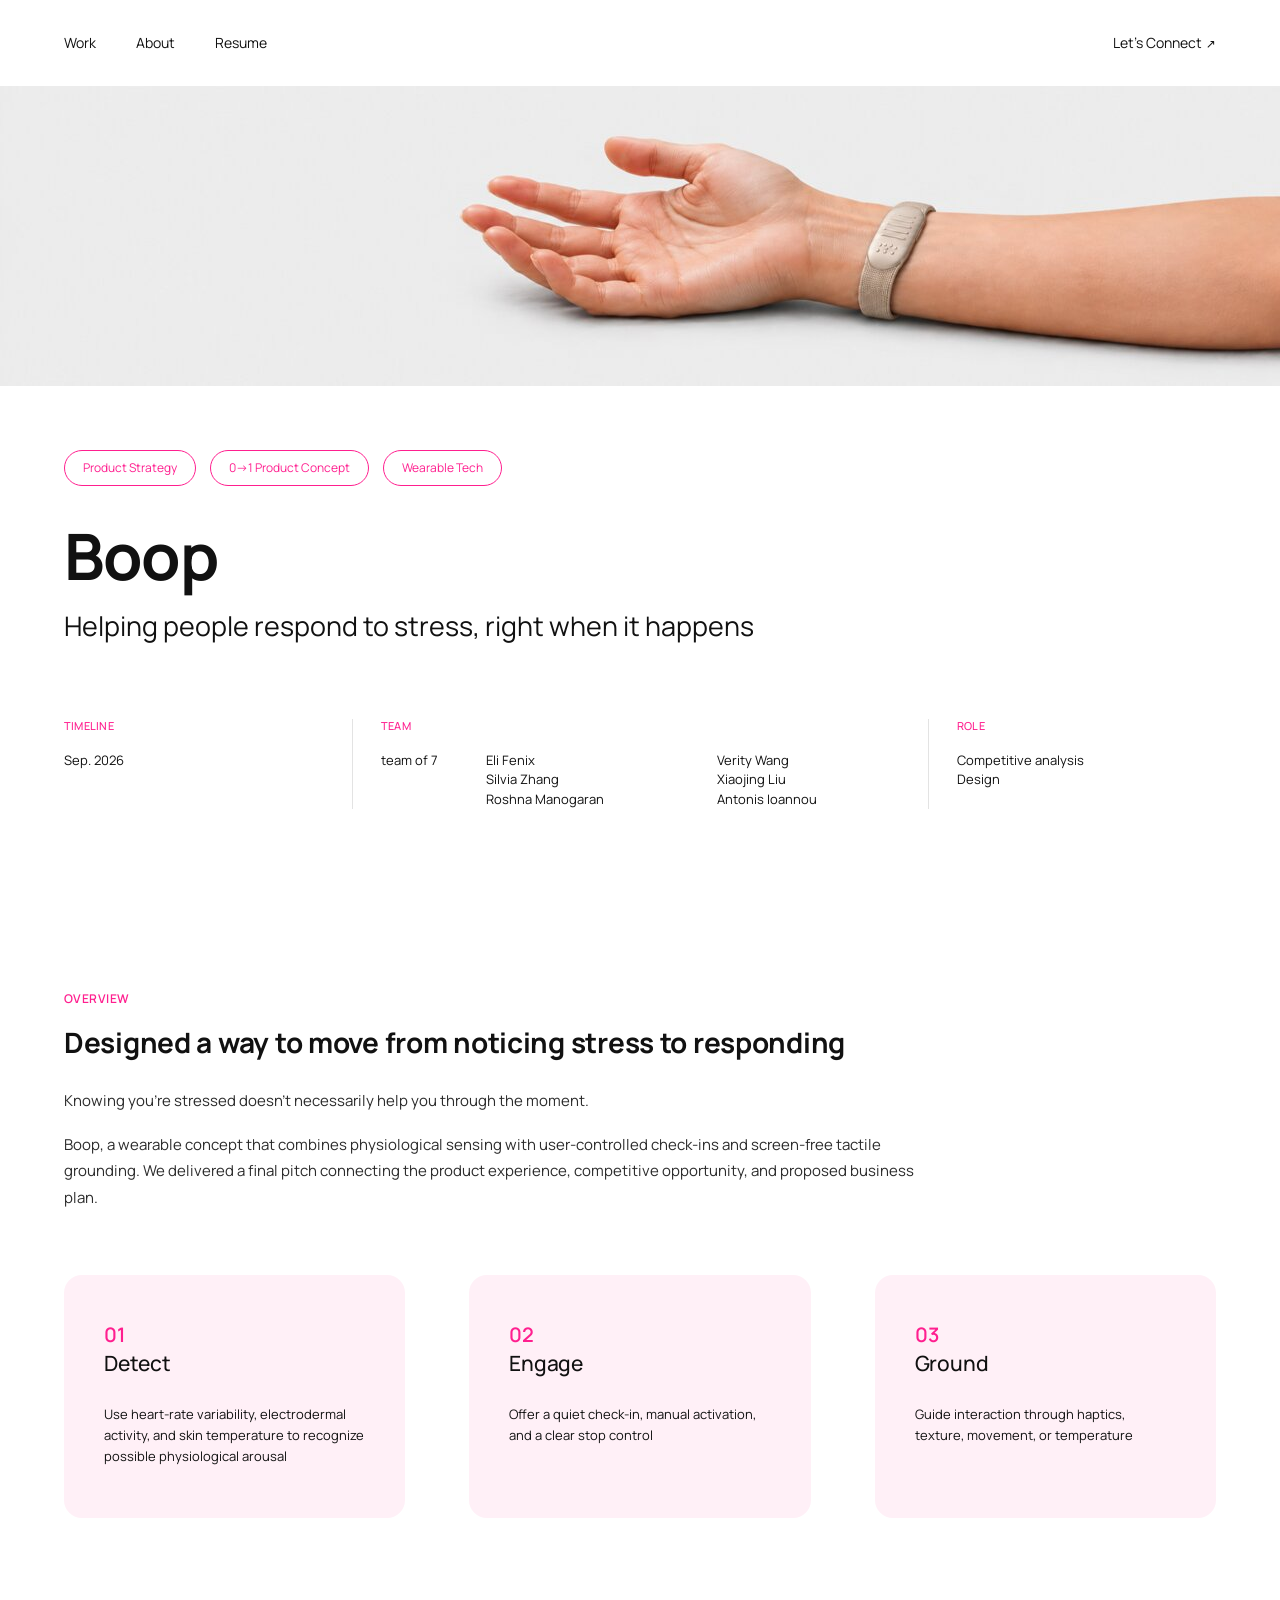
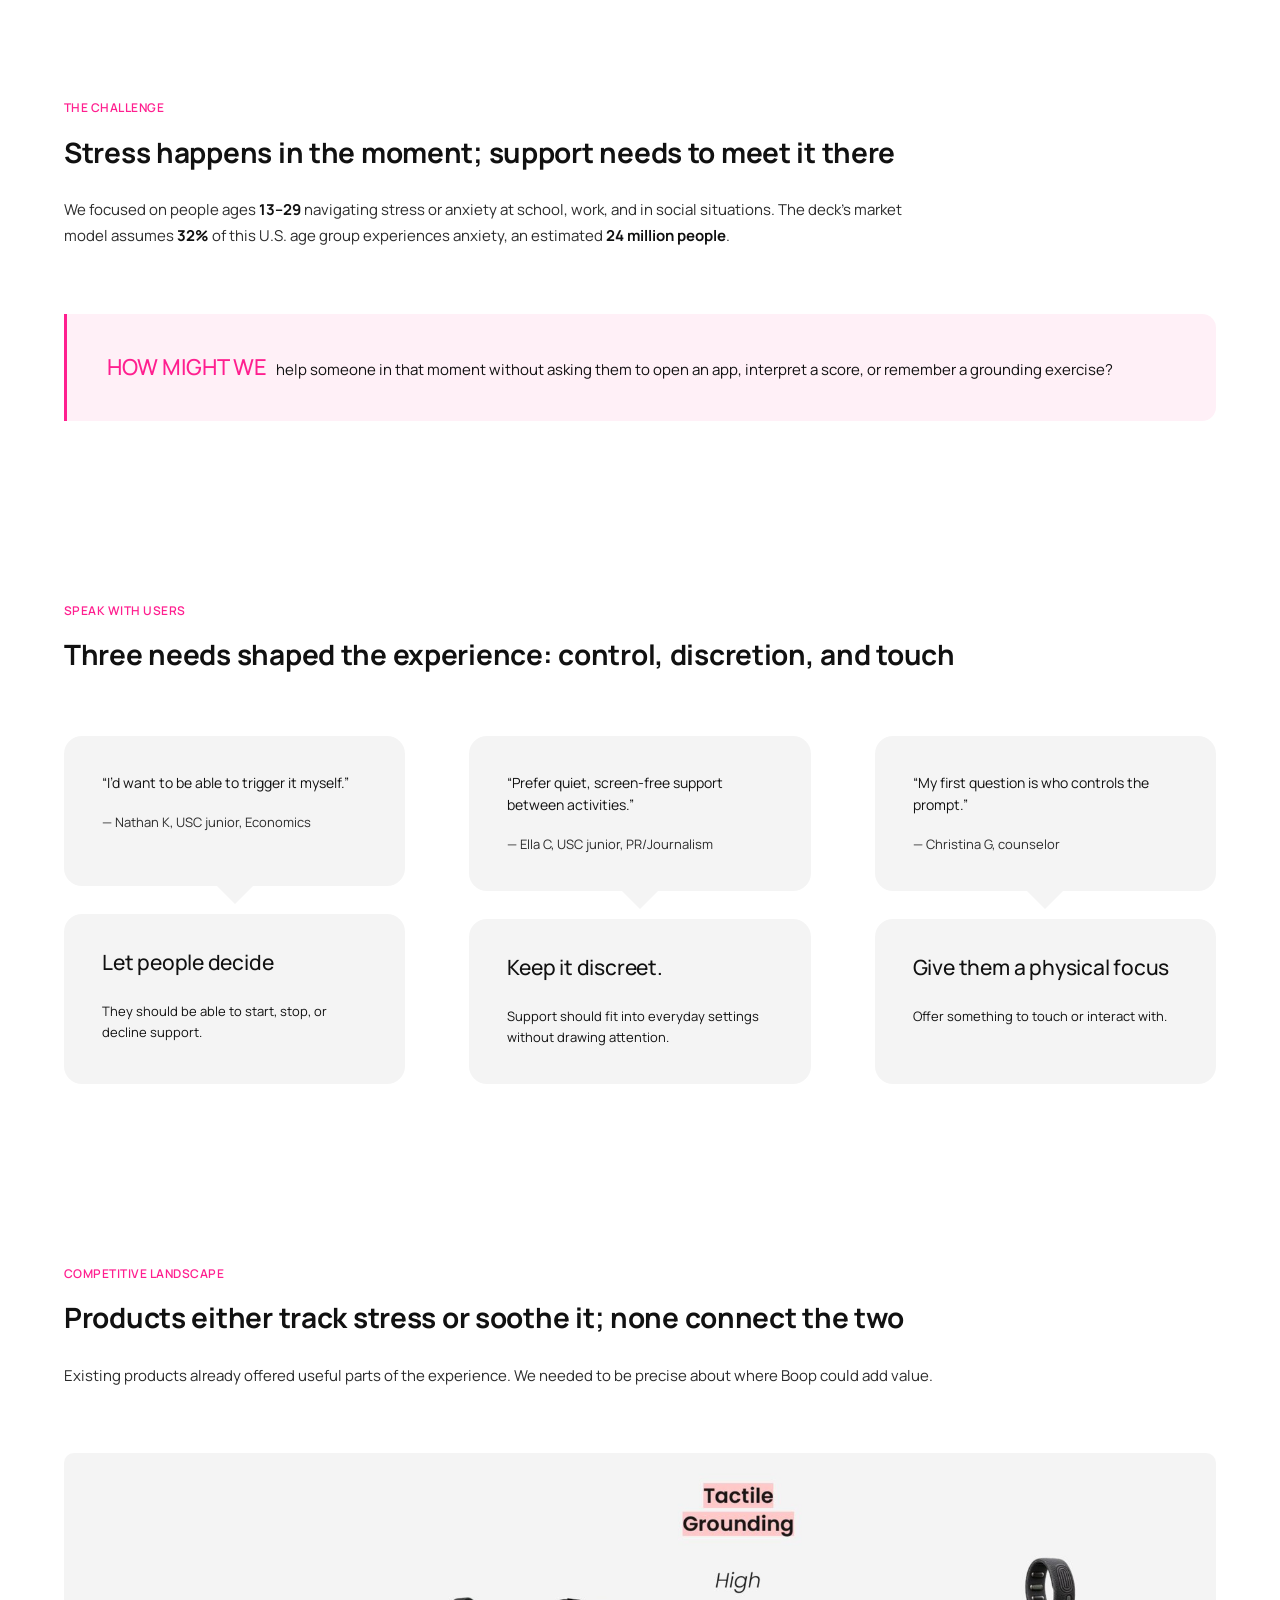
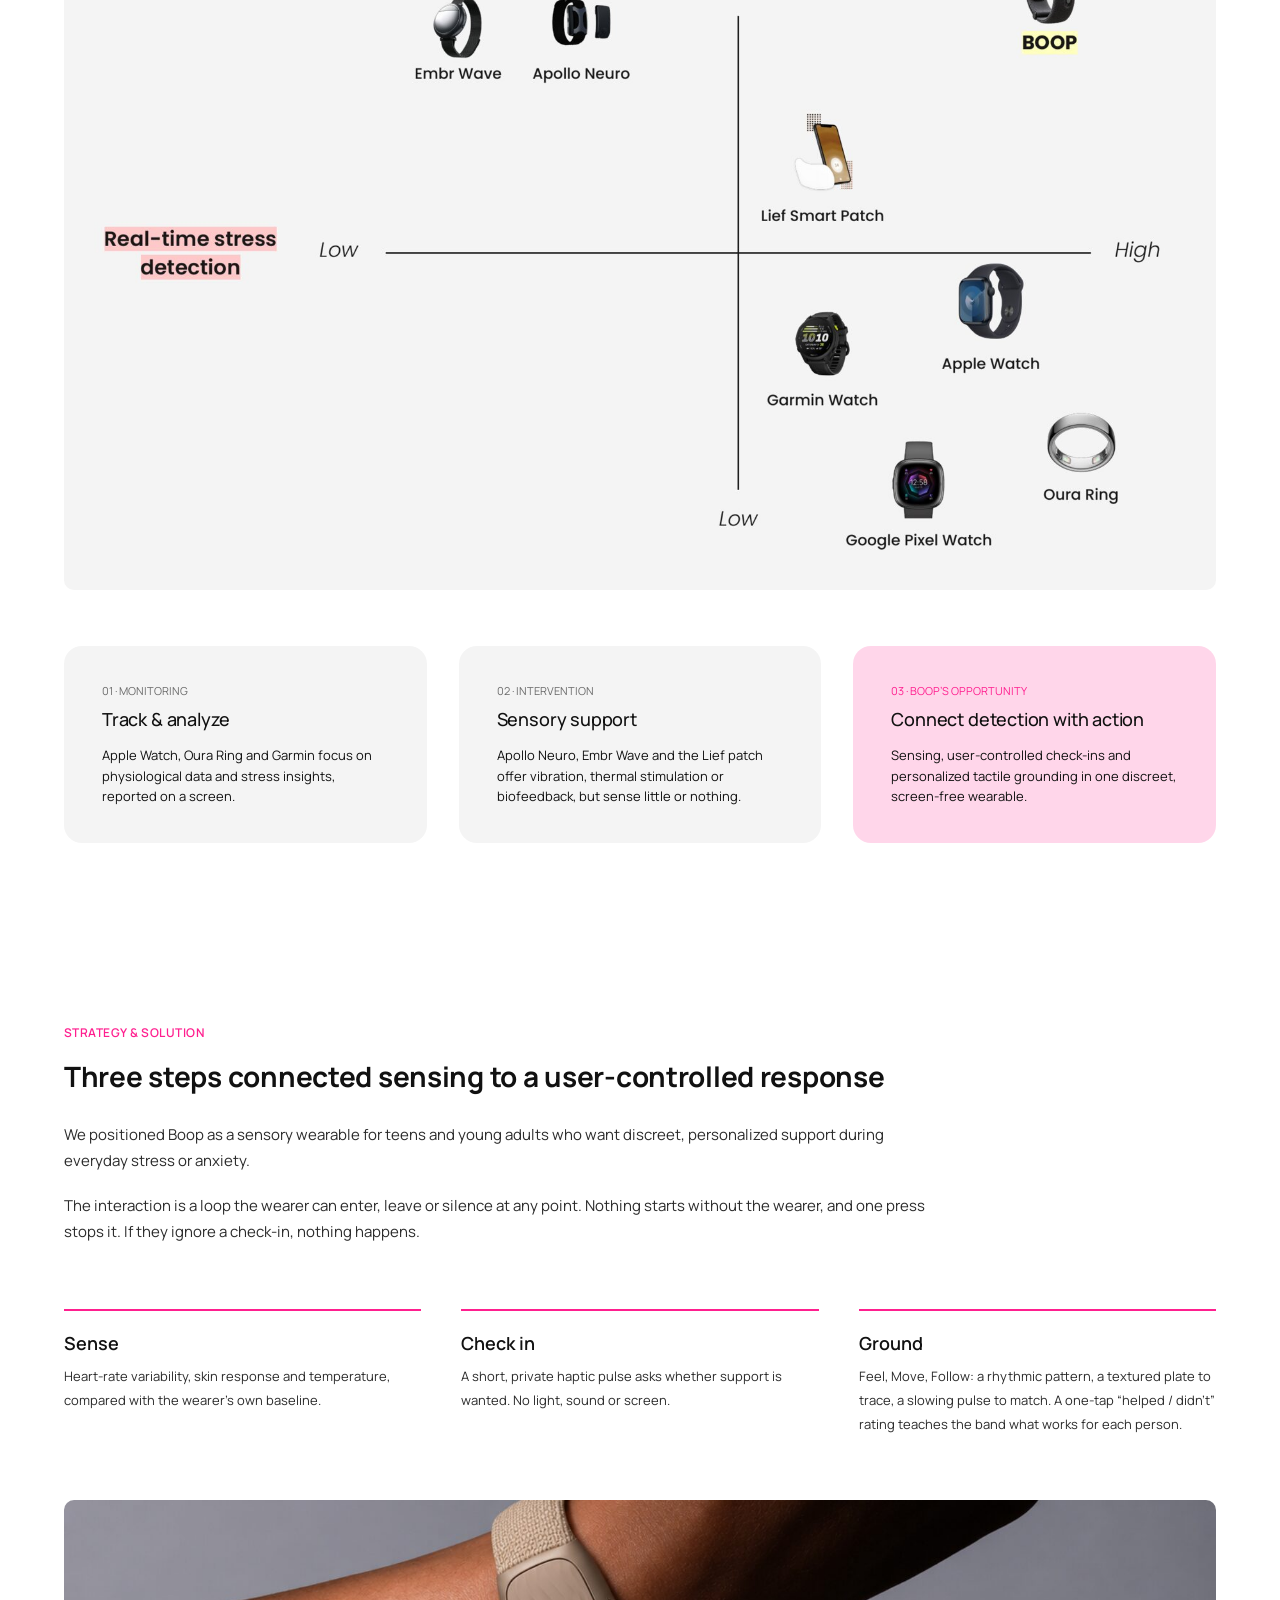
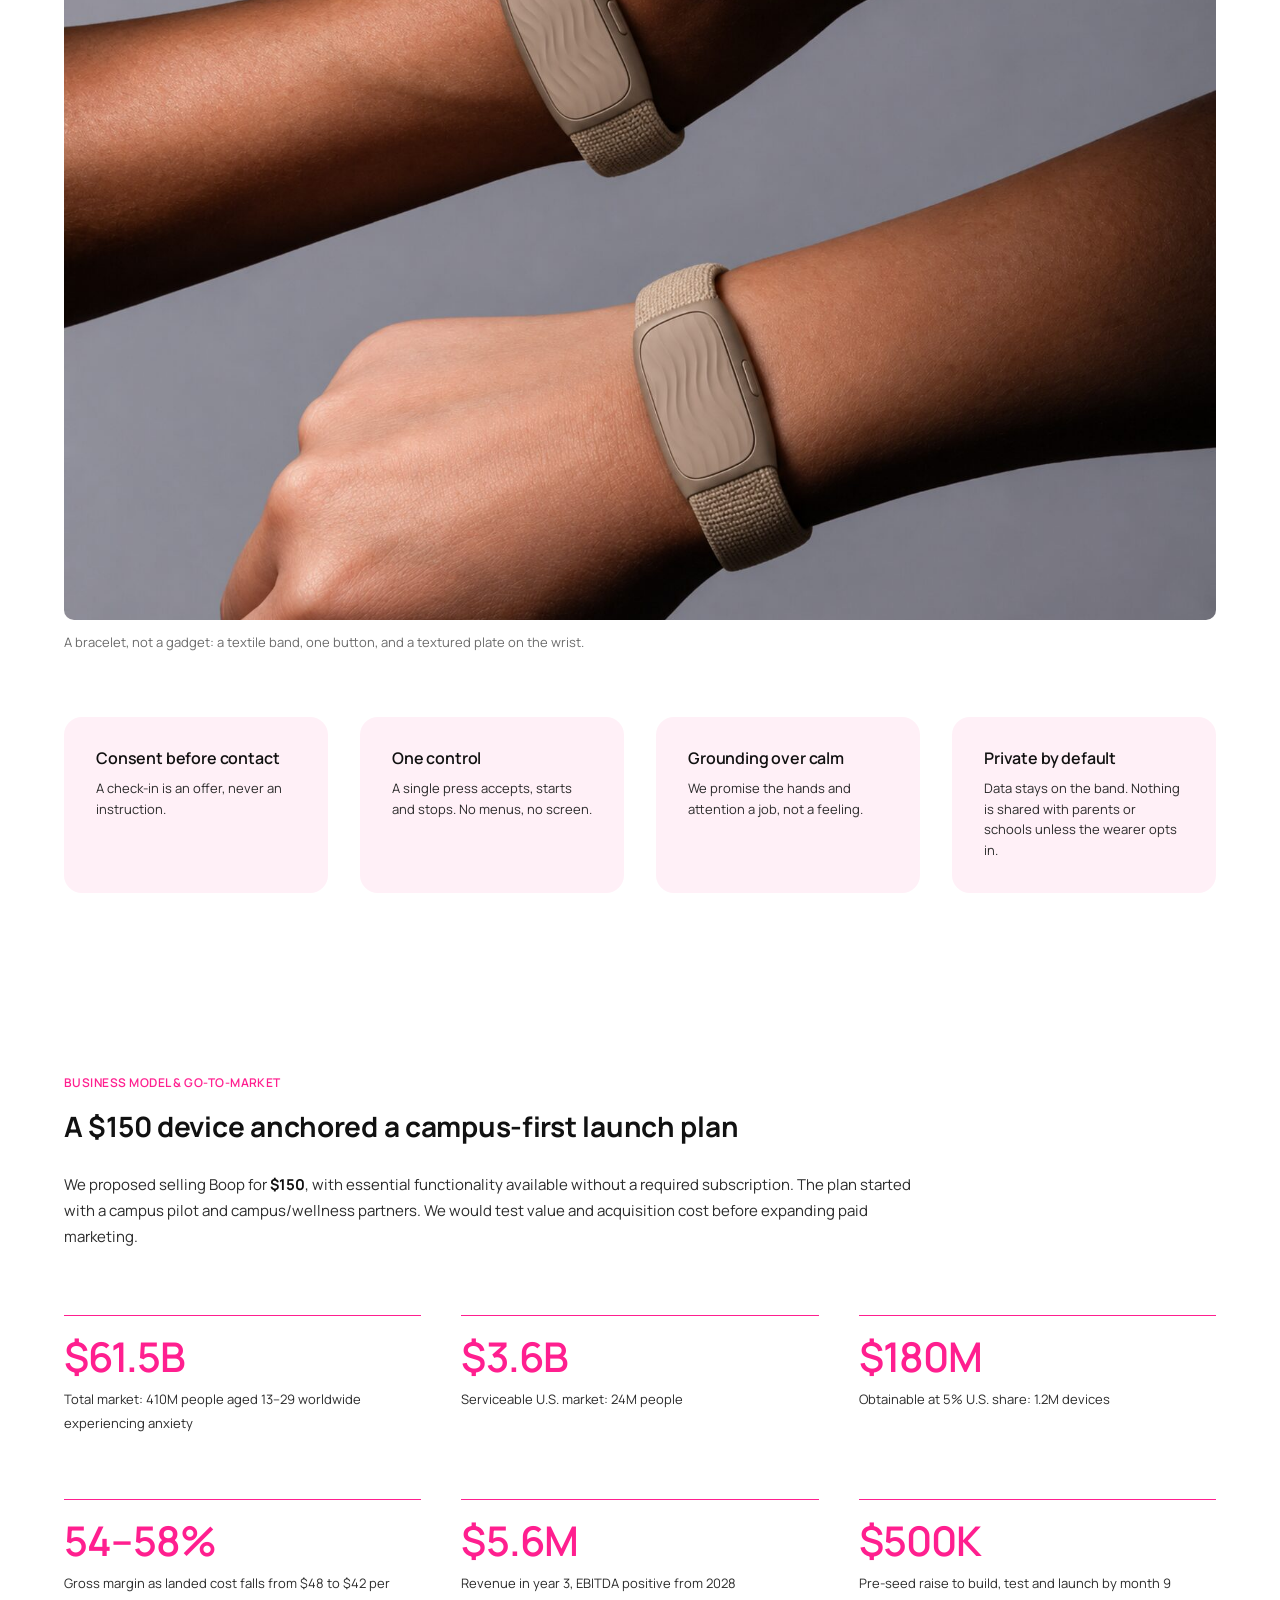
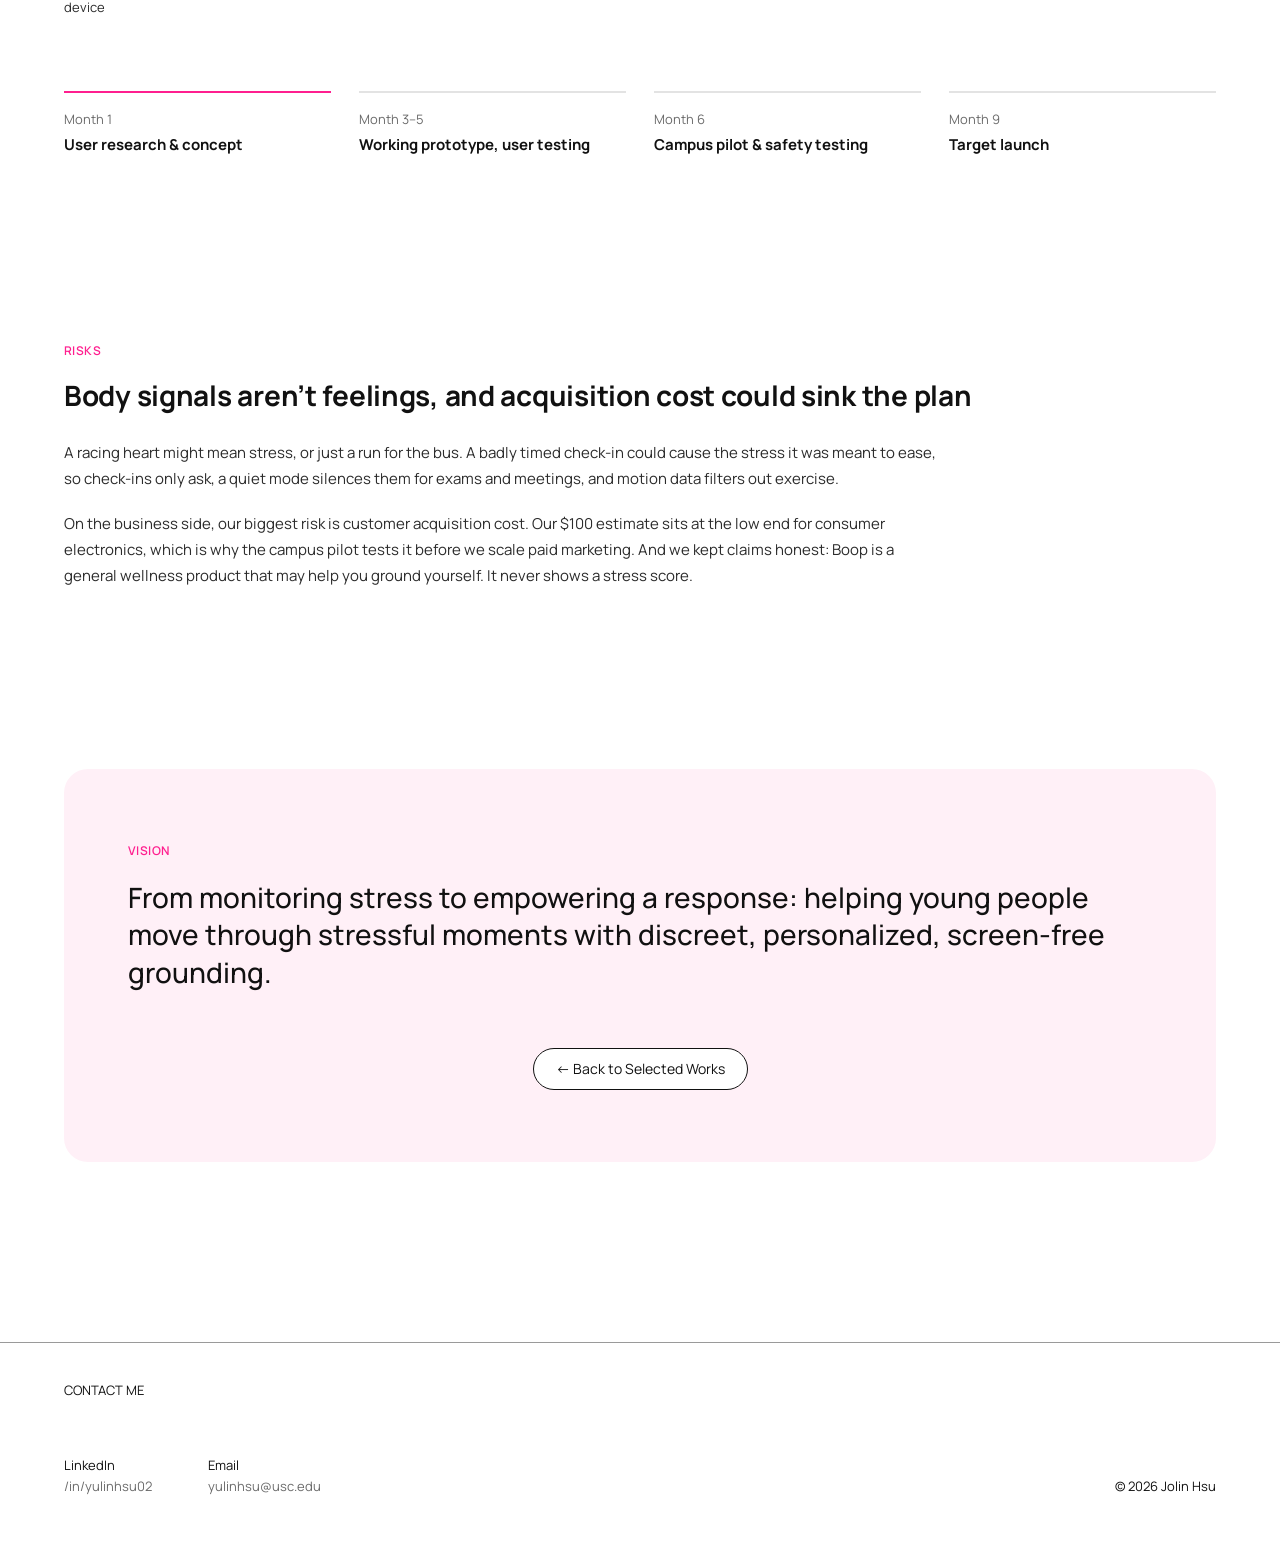
==== commit e539d082: "Boop page: more whitespace, pink accents, smaller type, remove pitch slide image Co-Authored-By: Cla" ====
--- a/boop/index.html
+++ b/boop/index.html
@@ -10,7 +10,7 @@
   <link href="https://fonts.googleapis.com/css2?family=Manrope:wght@400;500;600;700&display=swap" rel="stylesheet">
   <link rel="stylesheet" href="../assets/style.css">
 </head>
-<body>
+<body class="page-boop">
   <header class="site-header">
     <div class="wrap">
       <ul class="nav">
@@ -138,9 +138,6 @@
           <li><b>Check in</b><span>A short, private haptic pulse asks whether support is wanted. No light, sound or screen.</span></li>
           <li><b>Ground</b><span>Feel, Move, Follow: a rhythmic pattern, a textured plate to trace, a slowing pulse to match. A one-tap “helped / didn’t” rating teaches the band what works for each person.</span></li>
         </ol>
-        <figure class="figure">
-          <img src="../assets/img/boop-system.jpg" alt="Pitch slide titled Grounding support, right when you need it: a woman on a train touches her wristband, with callouts for Detect, Check-in, Ground and Personalize." loading="lazy">
-        </figure>
         <figure class="figure crop">
           <img src="../assets/img/boop-band.jpg" alt="Two wrists wearing the Boop band: an oatmeal woven strap with a rounded wavy-textured plate and one small button" loading="lazy">
           <figcaption>A bracelet, not a gadget: a textile band, one button, and a textured plate on the wrist.</figcaption>
@@ -195,10 +192,10 @@
 
     <!-- Vision -->
     <section class="cs-section">
-      <div class="wrap">
+      <div class="wrap"><div class="vision">
         <p class="kicker">Vision</p>
         <p class="big-quote">From monitoring stress to empowering a response: helping young people move through stressful moments with discreet, personalized, screen-free grounding.</p>
-        <div class="back"><a class="pill-outline" href="../#work">← Back to Selected Works</a></div>
+        <div class="back"><a class="pill-outline" href="../#work">← Back to Selected Works</a></div></div>
       </div>
     </section>
   </main>
--- a/assets/style.css
+++ b/assets/style.css
@@ -249,3 +249,59 @@
   html { scroll-behavior: auto; }
   *, *::before, *::after { transition: none !important; }
 }
+
+/* ---------- /boop: more space, pink accents, one size smaller ---------- */
+.page-boop { --pink-soft: #fff0f7; --pink-mid: #ffd6ea; font-size: 15px; }
+.page-boop .cs-head { padding-top: 64px; }
+.page-boop .cs-head .pills span { border-color: var(--pink); color: var(--pink); font-size: 12px; }
+.page-boop .cs-head h1 { font-size: clamp(44px, 5.4vw, 64px); margin: 32px 0 10px; }
+.page-boop .cs-head .sub { font-size: clamp(18px, 2.1vw, 28px); }
+.page-boop .meta { margin-top: 72px; }
+.page-boop .meta h2 { font-size: 11px; color: var(--pink); }
+.page-boop .meta p, .page-boop .meta li { font-size: 13px; }
+.page-boop .cs-section { padding-top: 180px; }
+.page-boop .kicker { font-size: 12px; color: var(--pink); font-weight: 600; letter-spacing: .04em; margin-bottom: 18px; }
+.page-boop .cs-section h2 { font-size: clamp(22px, 2.2vw, 28px); margin-bottom: 28px; }
+.page-boop .cs-section .body { font-size: 15px; line-height: 1.75; max-width: 880px; }
+.page-boop .cs-section .body p + p { margin-top: 18px; }
+.page-boop .cards-3, .page-boop .voices { gap: 64px; margin-top: 64px; }
+.page-boop .step-card { background: var(--pink-soft); padding: 44px 40px 52px; }
+.page-boop .step-card .n { font-size: 20px; color: var(--pink); font-weight: 600; }
+.page-boop .step-card h3, .page-boop .need h3 { font-size: 21px; }
+.page-boop .step-card p, .page-boop .need p { font-size: 13px; line-height: 1.6; }
+.page-boop .hmw { margin-top: 64px; padding: 36px 40px; background: var(--pink-soft); border-left: 3px solid var(--pink); border-radius: 0 14px 14px 0; font-size: 15px; }
+.page-boop .hmw b { font-size: clamp(18px, 1.8vw, 22px); color: var(--pink); }
+.page-boop .bubble { font-size: 14px; }
+.page-boop .bubble cite { font-size: 13px; }
+.page-boop .need { background: var(--card); }
+.page-boop .figure { margin-top: 64px; }
+.page-boop .gap-row { gap: 32px; margin-top: 56px; }
+.page-boop .gap-row .need h3 { font-size: 18px; }
+.page-boop .gap-row .need .k { font-size: 11px; }
+.page-boop .gap-row .need.us { background: var(--pink-mid); }
+.page-boop .gap-row .need.us .k { color: var(--pink); }
+.page-boop .loop { gap: 40px; margin-top: 64px; }
+.page-boop .loop li { border-top-color: var(--pink); }
+.page-boop .loop b { font-size: 18px; }
+.page-boop .loop span { font-size: 13px; line-height: 1.65; }
+.page-boop .principles { gap: 32px; margin-top: 64px; }
+.page-boop .principles div { background: var(--pink-soft); padding: 32px; }
+.page-boop .principles h3 { font-size: 16px; }
+.page-boop .principles p { font-size: 13px; }
+.page-boop .stats { gap: 40px; margin-top: 64px; }
+.page-boop .stat { border-top-color: var(--pink); }
+.page-boop .stat b { font-size: clamp(28px, 3.2vw, 42px); color: var(--pink); }
+.page-boop .stat span { font-size: 13px; }
+.page-boop .roadmap { margin-top: 72px; gap: 28px; }
+.page-boop .roadmap b { font-size: 15px; }
+.page-boop .roadmap li { font-size: 13px; }
+.page-boop .big-quote { font-size: clamp(20px, 2.3vw, 28px); }
+.page-boop .vision { background: var(--pink-soft); border-radius: 24px; padding: 72px 64px; }
+.page-boop .back { margin-top: 56px; }
+.page-boop .site-footer { margin-top: 180px; }
+@media (max-width: 760px) {
+  .page-boop .cs-section { padding-top: 112px; }
+  .page-boop .cards-3, .page-boop .voices { gap: 32px; }
+  .page-boop .vision { padding: 40px 24px; }
+  .page-boop .hmw { padding: 24px; }
+}
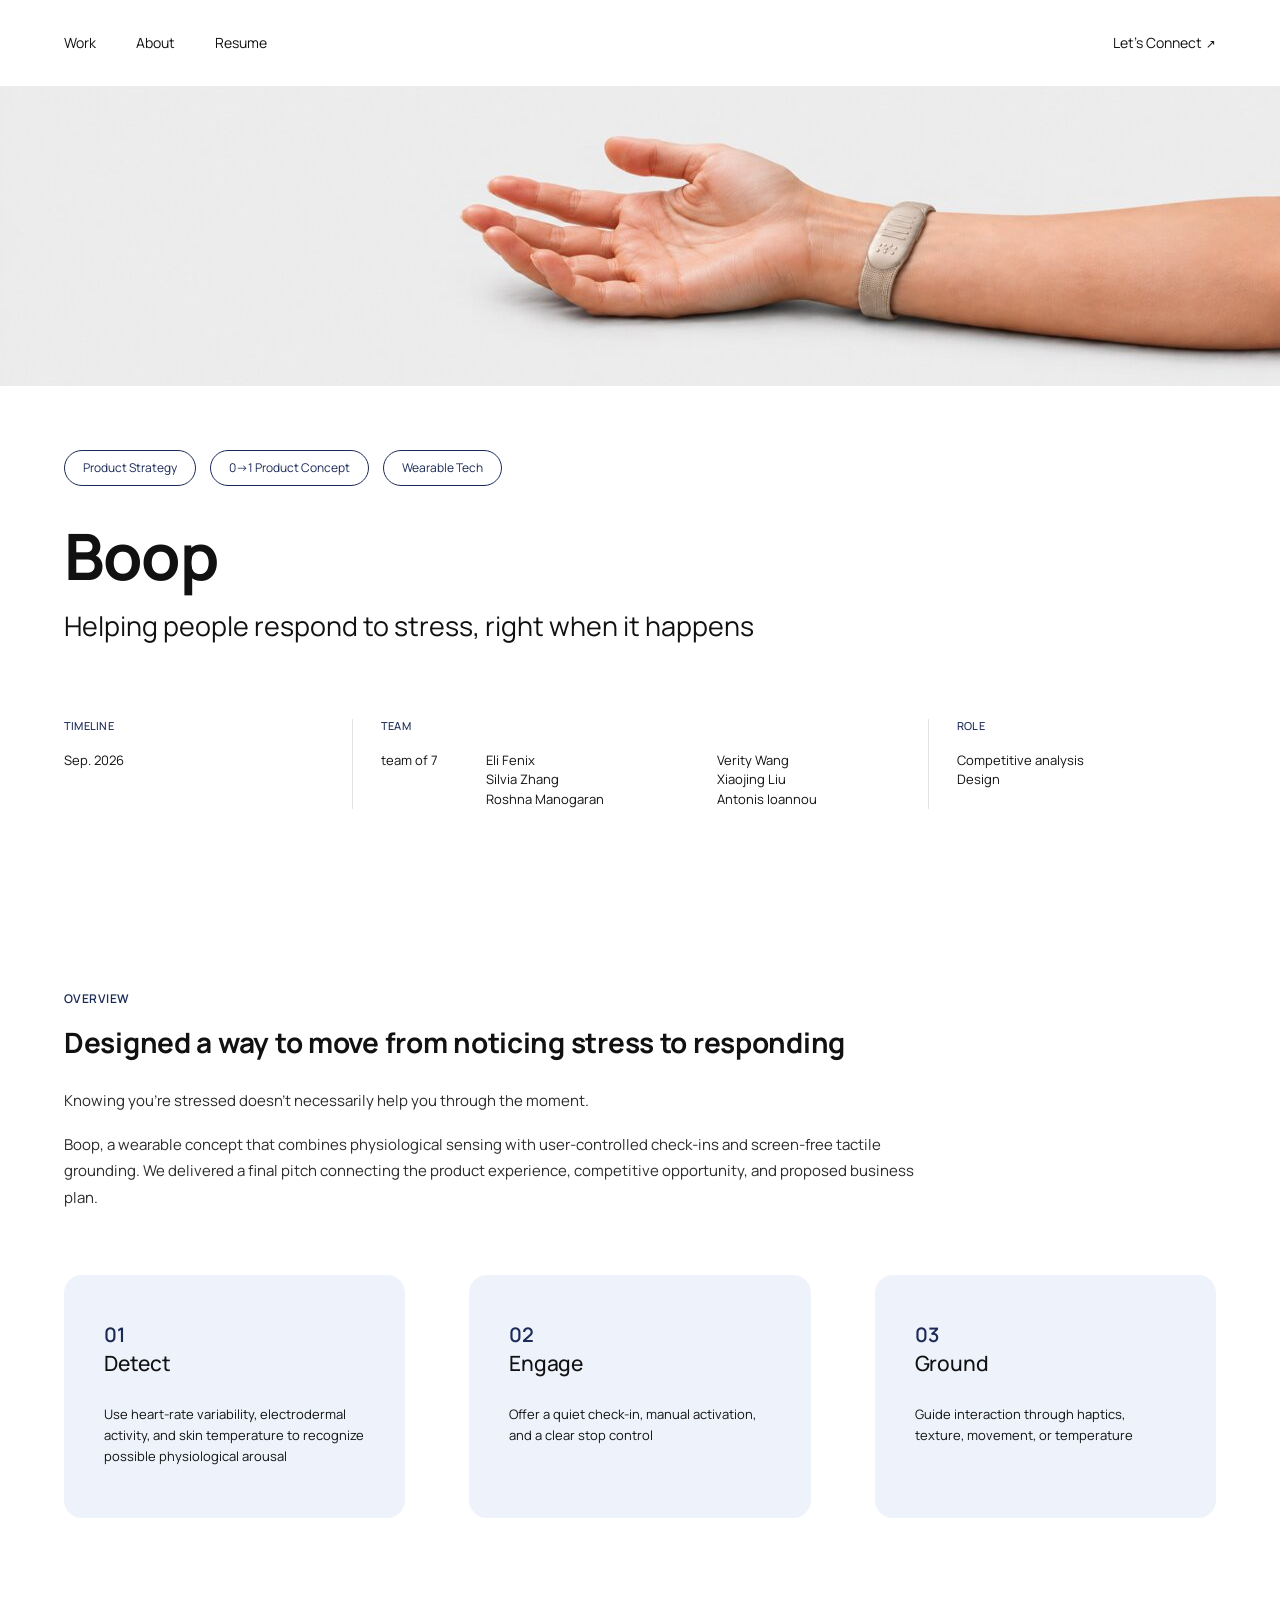
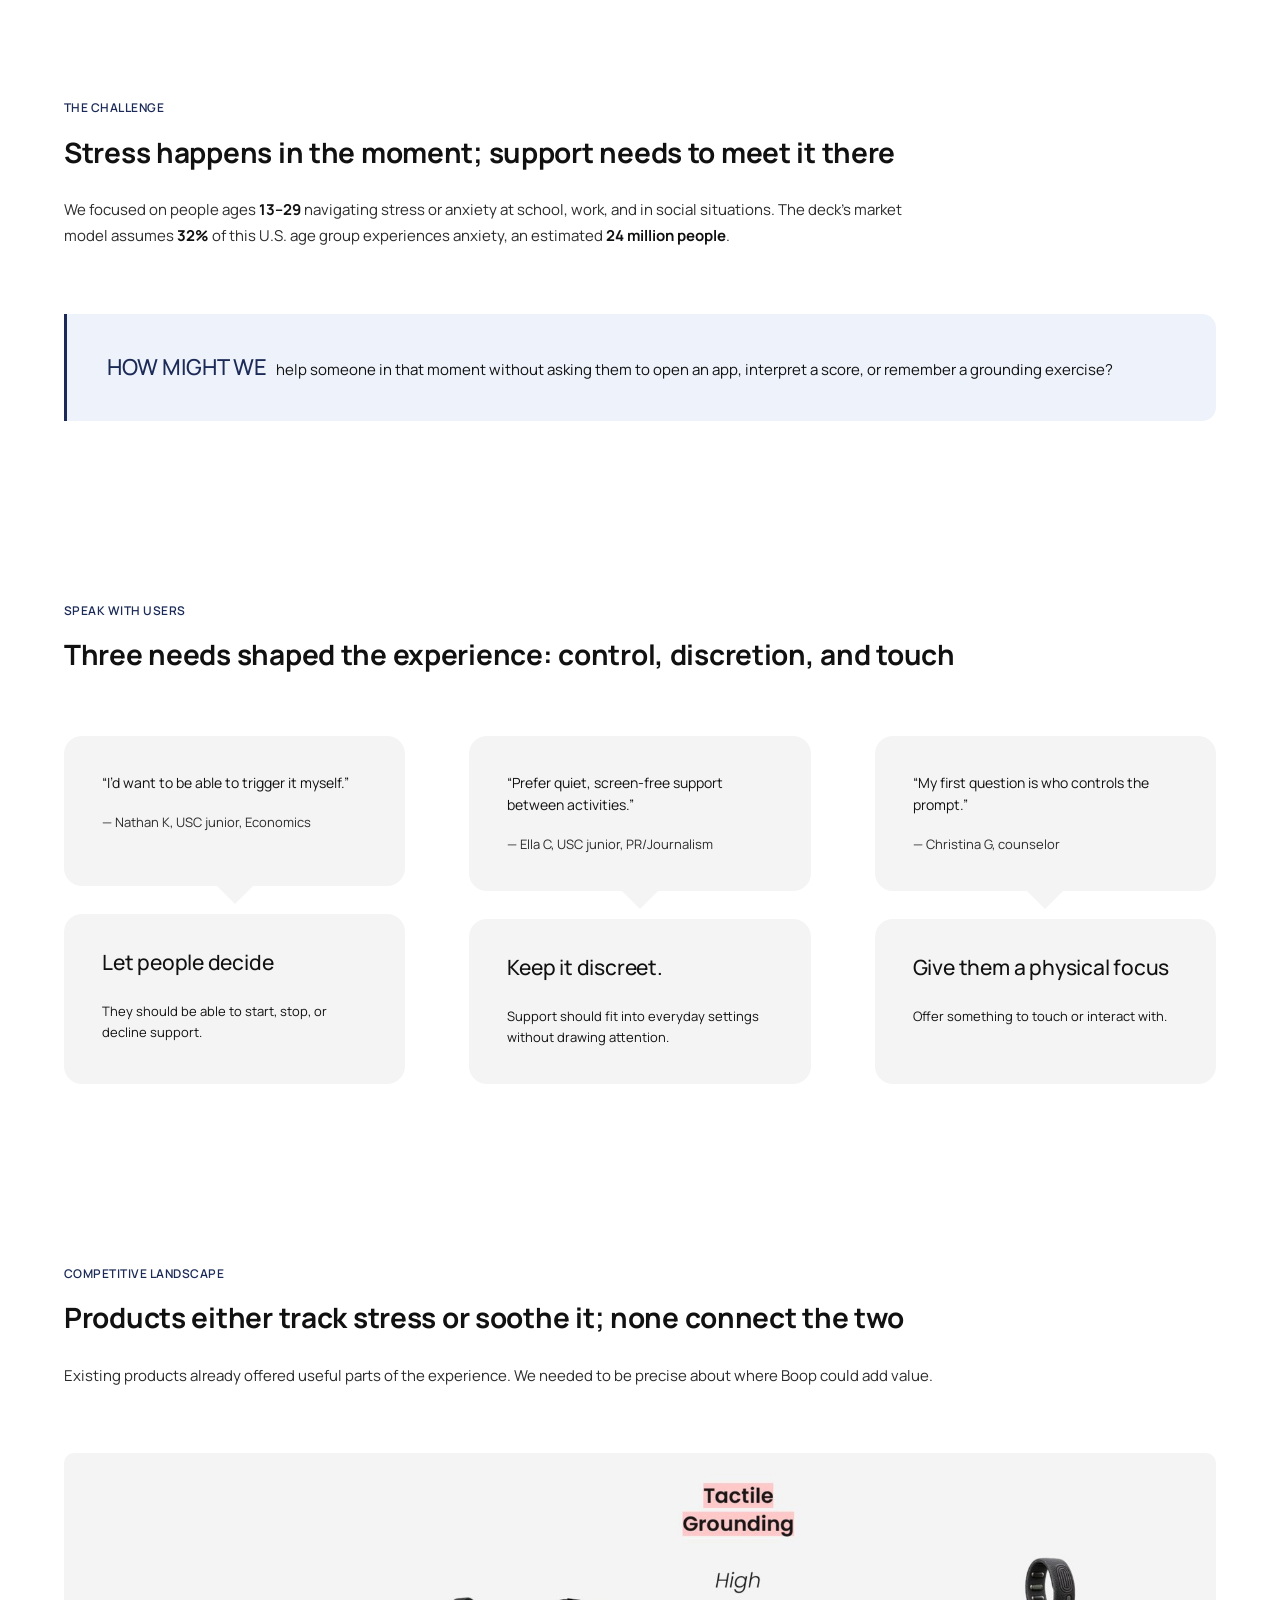
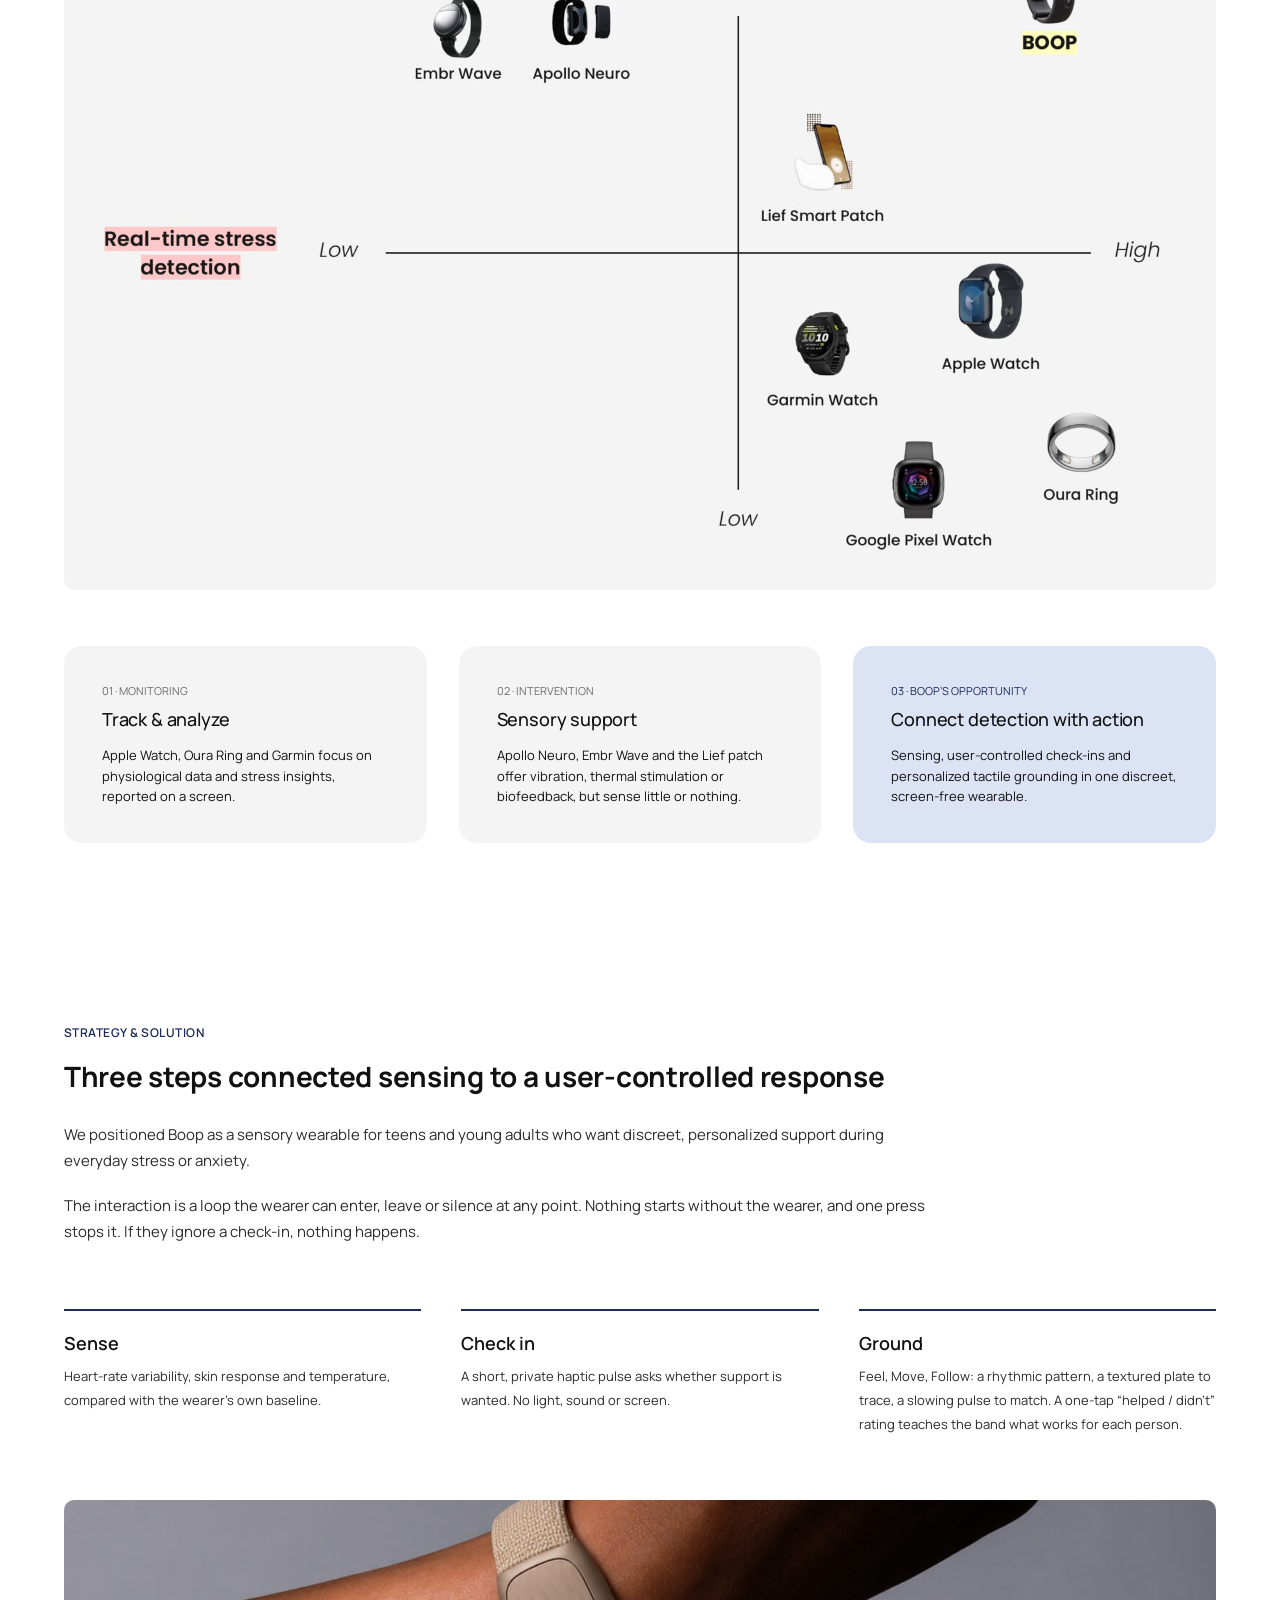
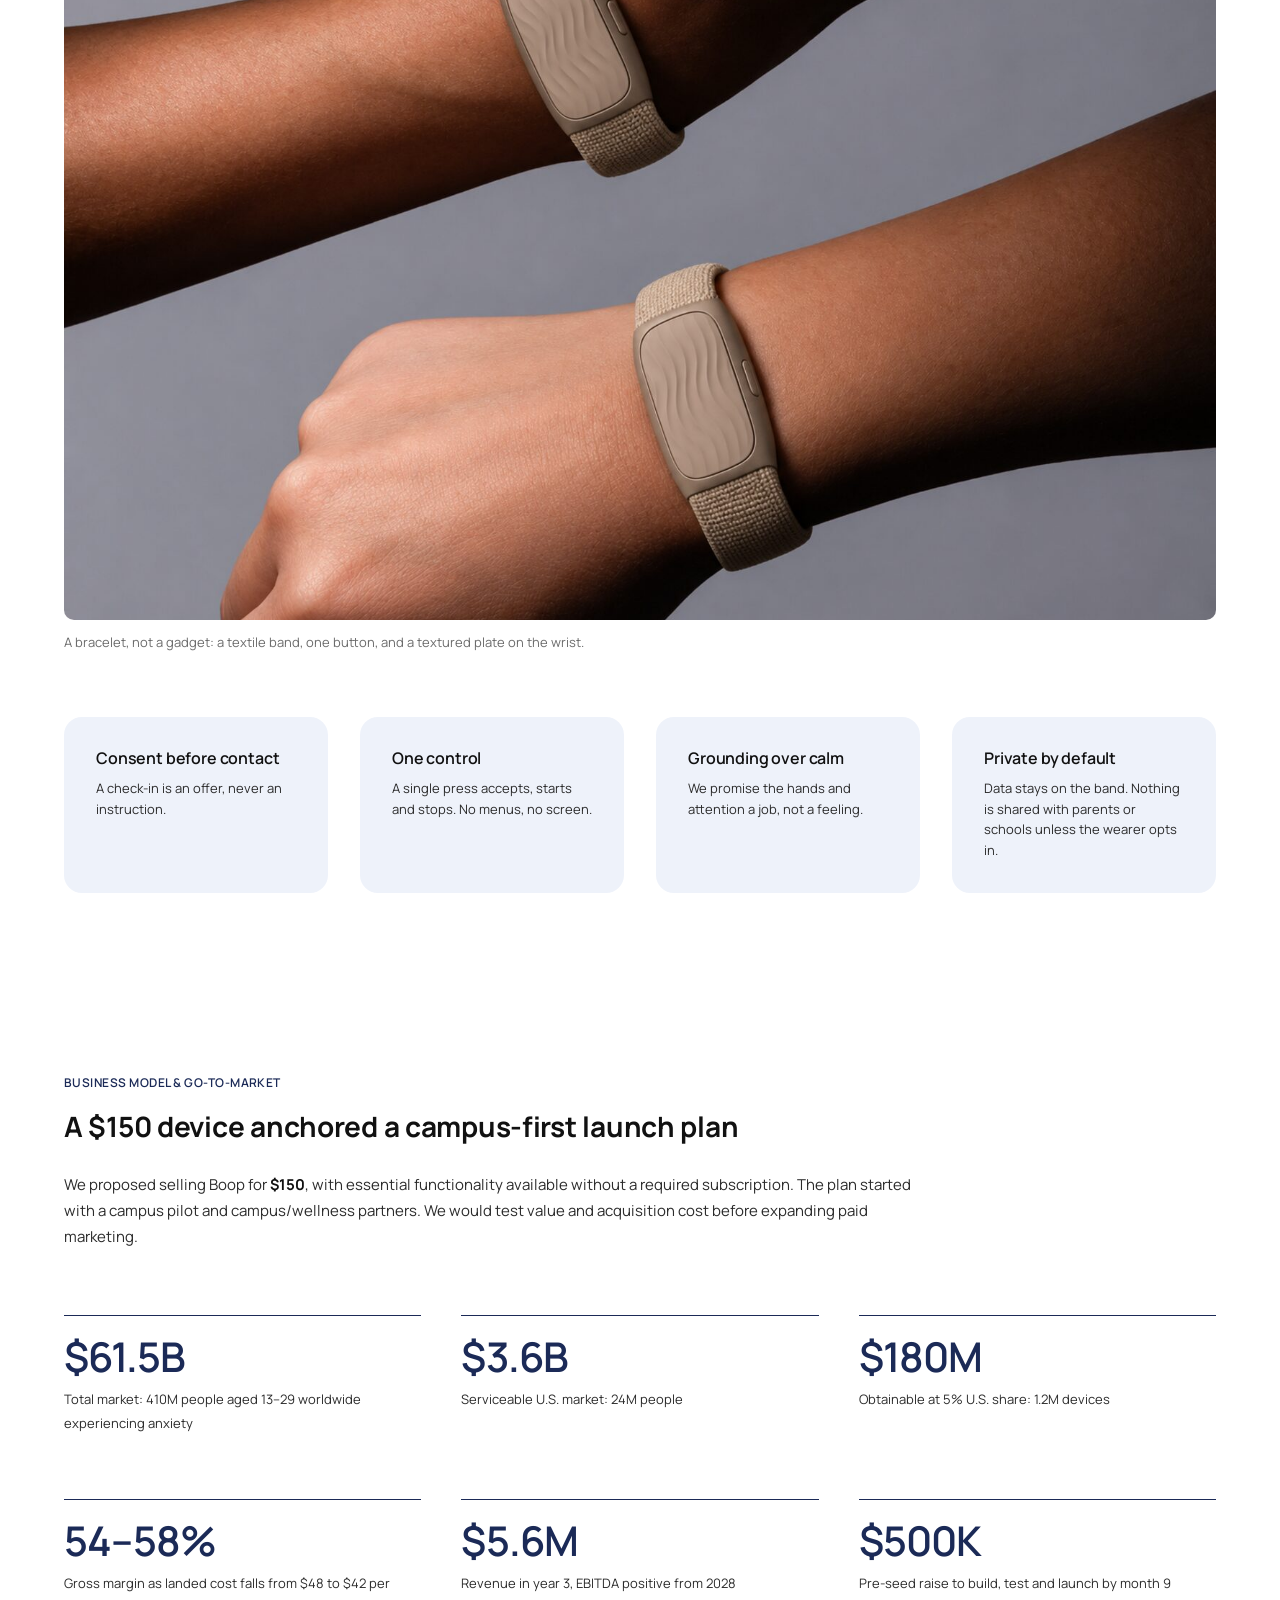
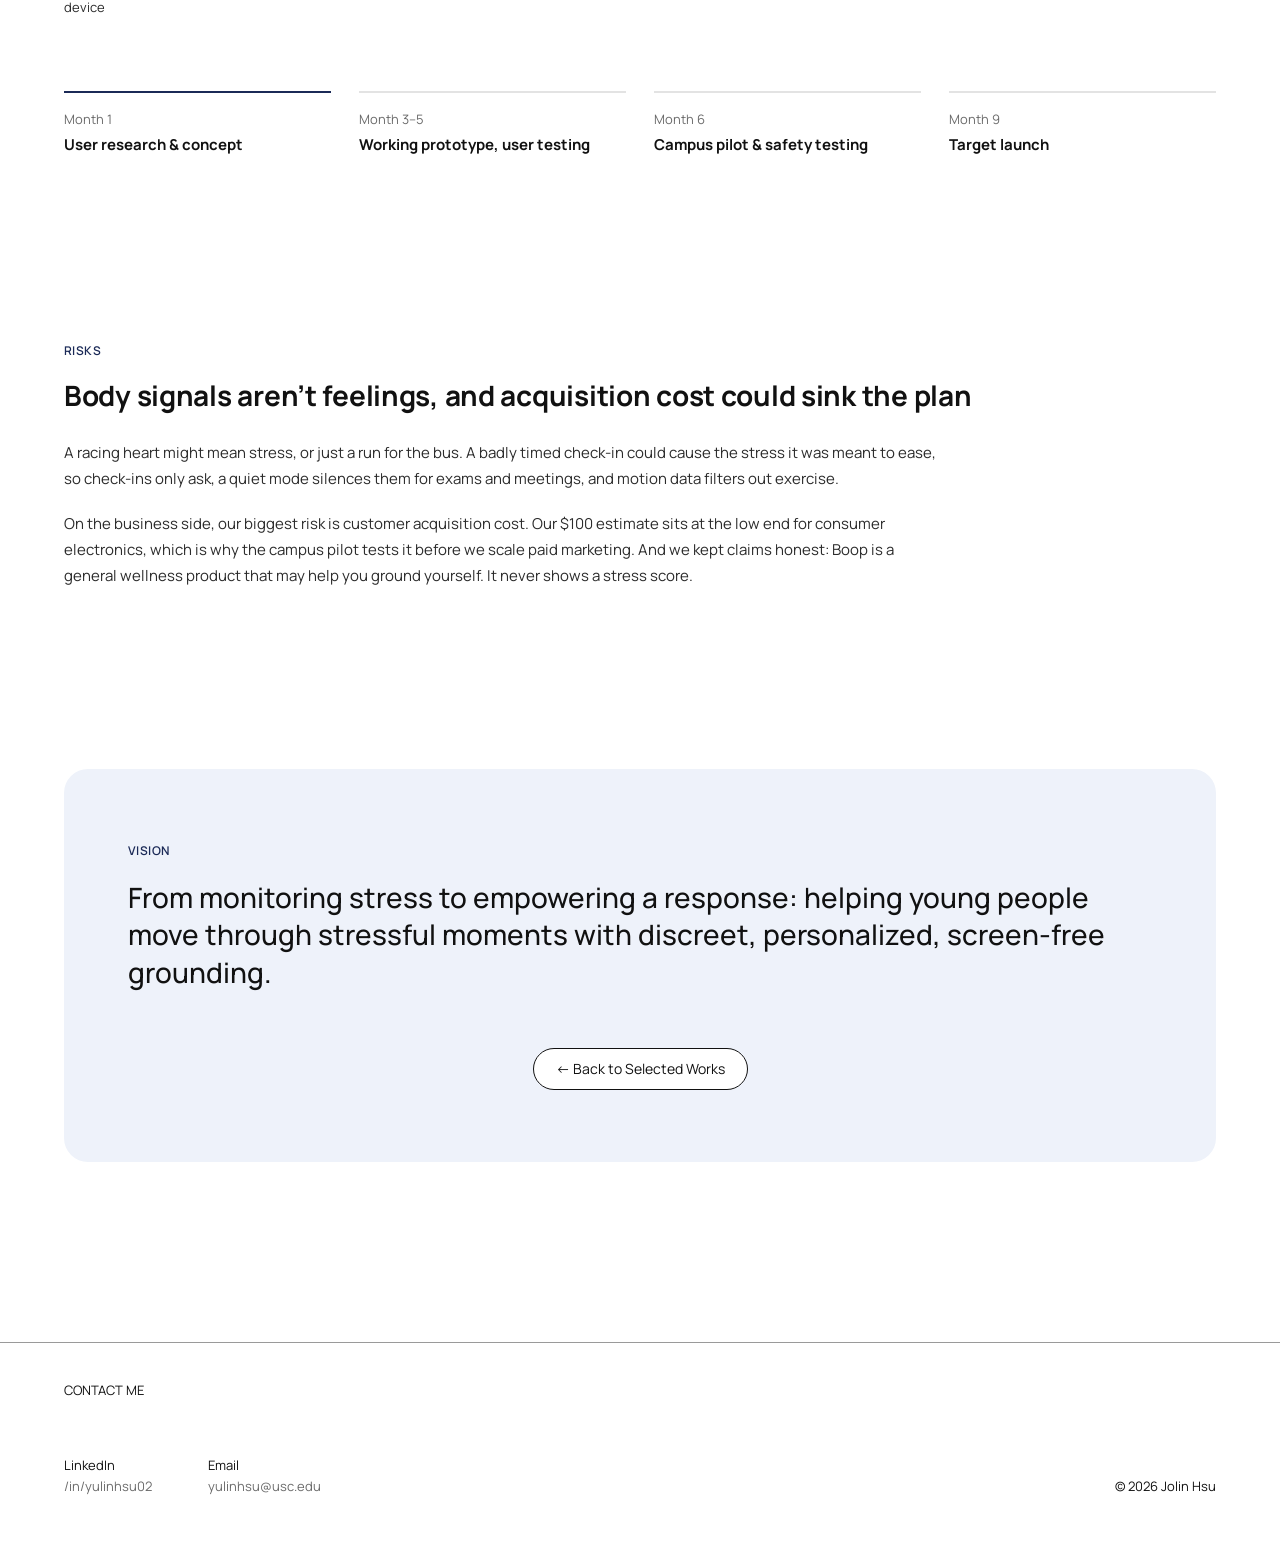
==== commit 77da1d76: "Use navy blue instead of pink across the whole site Co-Authored-By: Claude Opus 5.5 <noreply@anthrop" ====
--- a/boop/index.html
+++ b/boop/index.html
@@ -8,7 +8,7 @@
   <link rel="preconnect" href="https://fonts.googleapis.com">
   <link rel="preconnect" href="https://fonts.gstatic.com" crossorigin>
   <link href="https://fonts.googleapis.com/css2?family=Manrope:wght@400;500;600;700&display=swap" rel="stylesheet">
-  <link rel="stylesheet" href="../assets/style.css">
+  <link rel="stylesheet" href="../assets/style.css?v=3">
 </head>
 <body class="page-boop">
   <header class="site-header">
--- a/assets/style.css
+++ b/assets/style.css
@@ -9,7 +9,7 @@
   --card-2: #dcdcdc;
   --tag: #f0f0f0;
   --bg: #ffffff;
-  --pink: #ff1f8f;
+  --pink: #1b2a57;
   --star: #f5c518;
   --dot: #7cc4ef;
   --max: 1152px;
@@ -100,7 +100,7 @@
   font: 600 15px/1 var(--font); text-align: center; white-space: nowrap;
   transform: translate(-50%, -50%) scale(.3); opacity: 0;
   transition: opacity .2s ease, transform .25s cubic-bezier(.2,.9,.3,1.3);
-  box-shadow: 0 6px 18px rgba(255, 31, 143, .35);
+  box-shadow: 0 6px 18px rgba(27, 42, 87, .35);
 }
 .cursor-tag.is-on { opacity: 1; transform: translate(-50%, -50%) scale(1); }
 @media (hover: hover) and (pointer: fine) { .has-cursor-tag .card { cursor: none; } }
@@ -170,7 +170,7 @@
 .gap-row { display: grid; grid-template-columns: repeat(3, 1fr); gap: 28px; margin-top: 40px; }
 .gap-row .need h3 { font-size: 20px; margin-bottom: 14px; }
 .gap-row .need .k { font-size: 12px; text-transform: uppercase; color: var(--muted); margin-bottom: 10px; }
-.gap-row .need.us { background: #ffe3f1; }
+.gap-row .need.us { background: #dbe3f4; }
 
 .loop { display: grid; grid-template-columns: repeat(3, 1fr); gap: 20px; margin-top: 48px; counter-reset: s; }
 .loop li { list-style: none; border-top: 2px solid var(--ink); padding-top: 18px; }
@@ -251,7 +251,7 @@
 }
 
 /* ---------- /boop: more space, pink accents, one size smaller ---------- */
-.page-boop { --pink-soft: #fff0f7; --pink-mid: #ffd6ea; font-size: 15px; }
+.page-boop { --pink: #1b2a57; --pink-soft: #eef2fa; --pink-mid: #dbe3f4; font-size: 15px; }
 .page-boop .cs-head { padding-top: 64px; }
 .page-boop .cs-head .pills span { border-color: var(--pink); color: var(--pink); font-size: 12px; }
 .page-boop .cs-head h1 { font-size: clamp(44px, 5.4vw, 64px); margin: 32px 0 10px; }
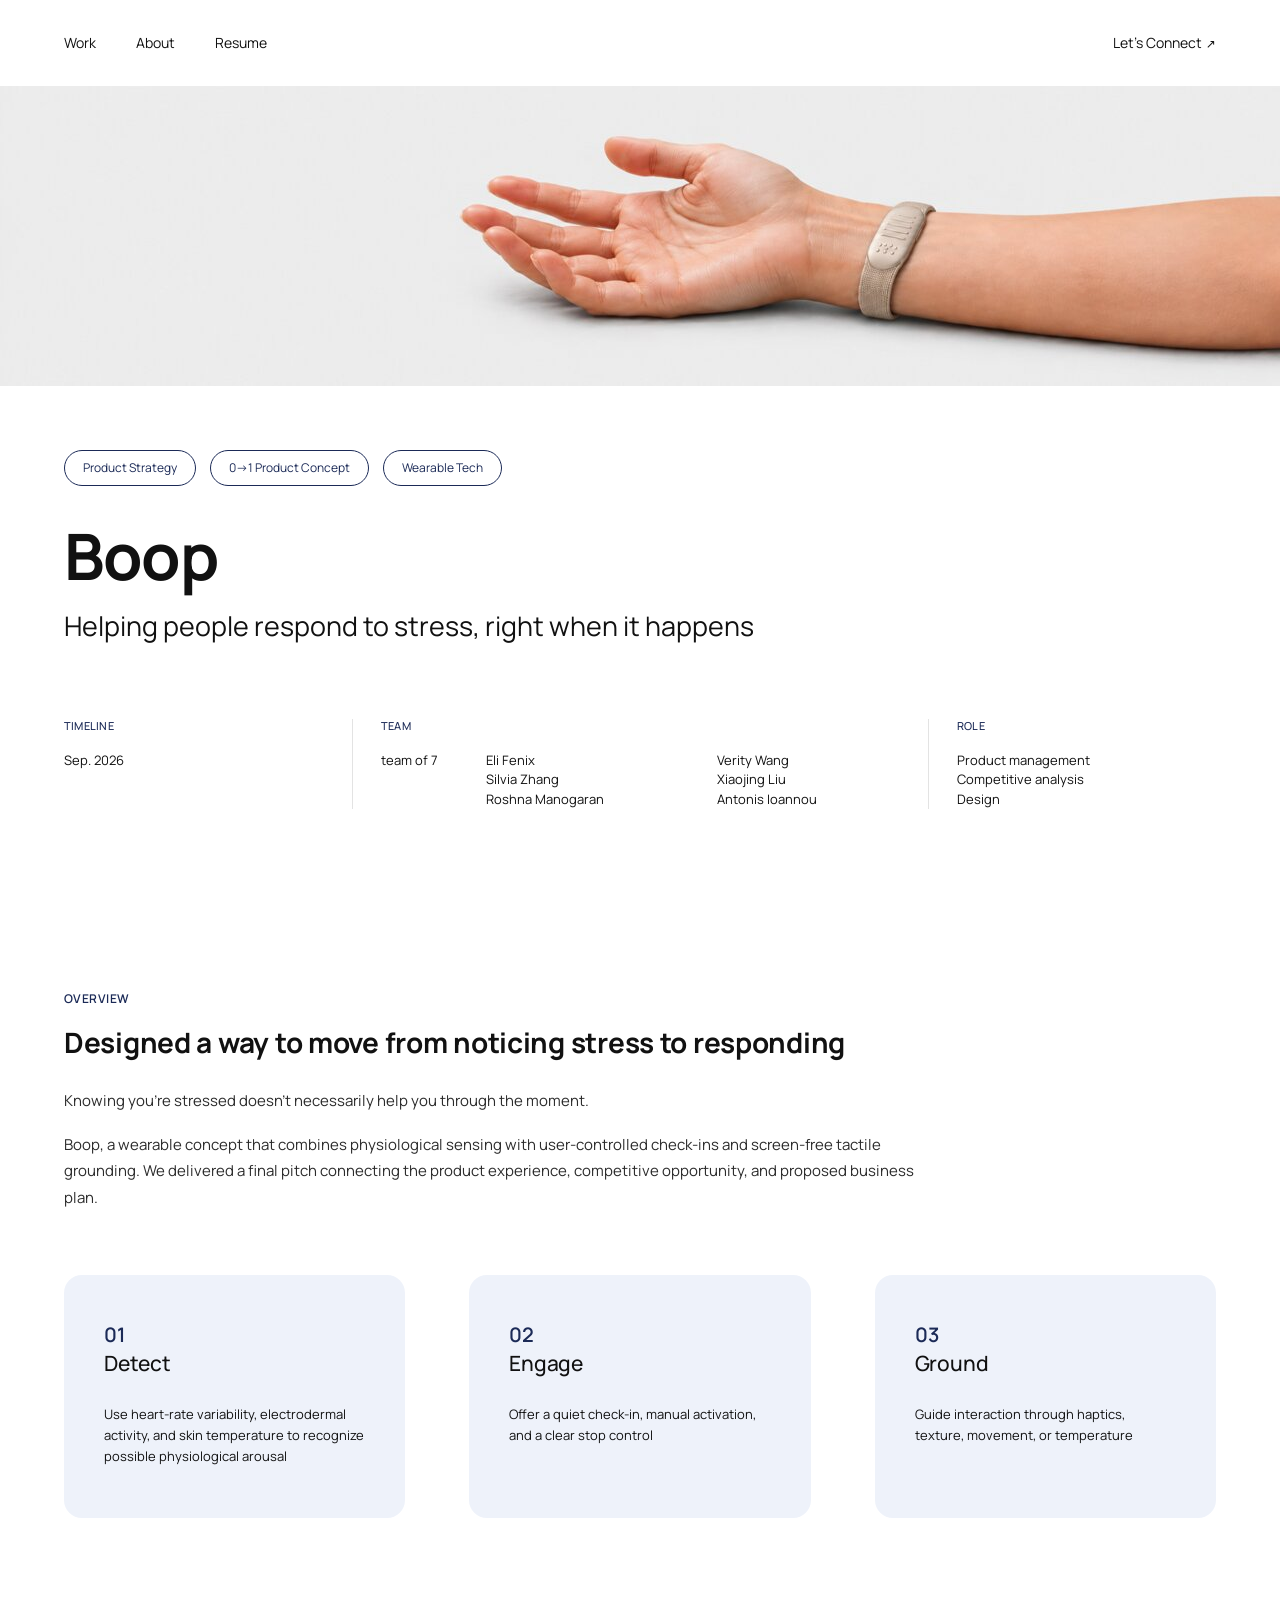
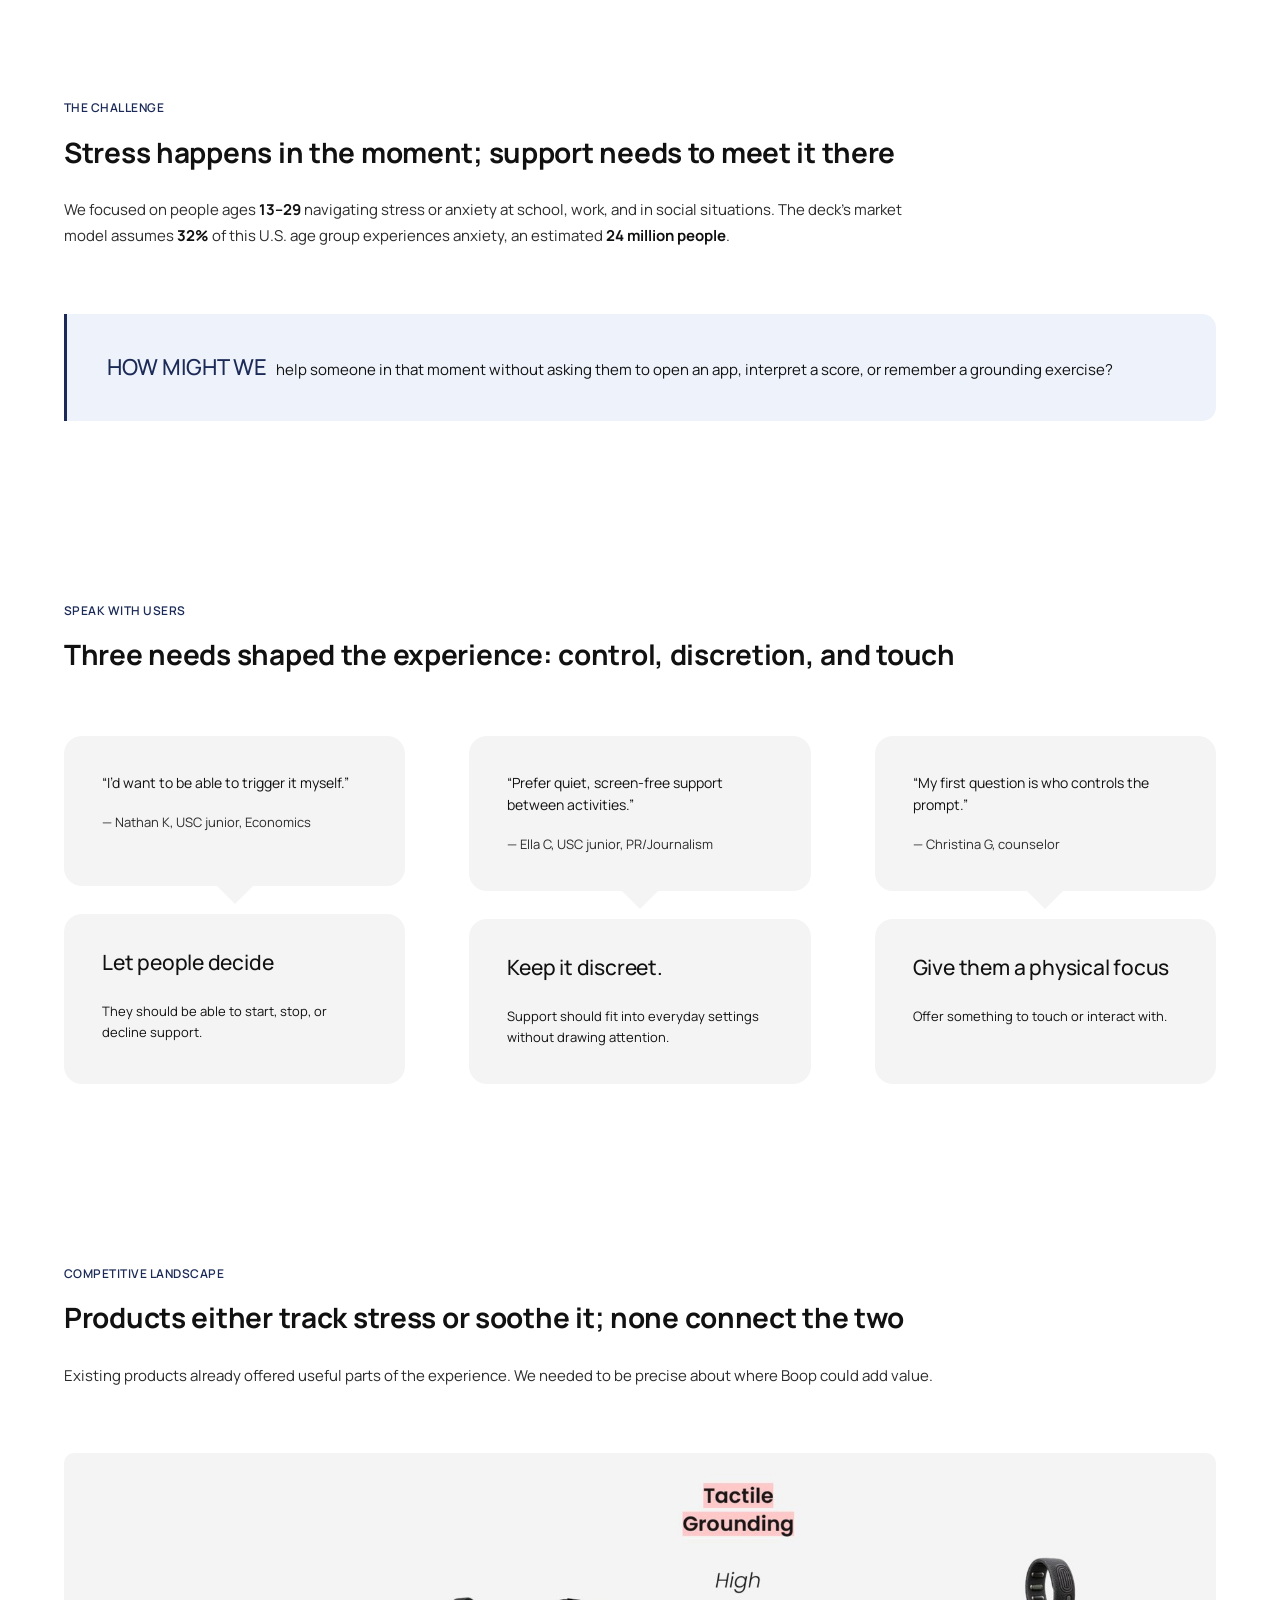
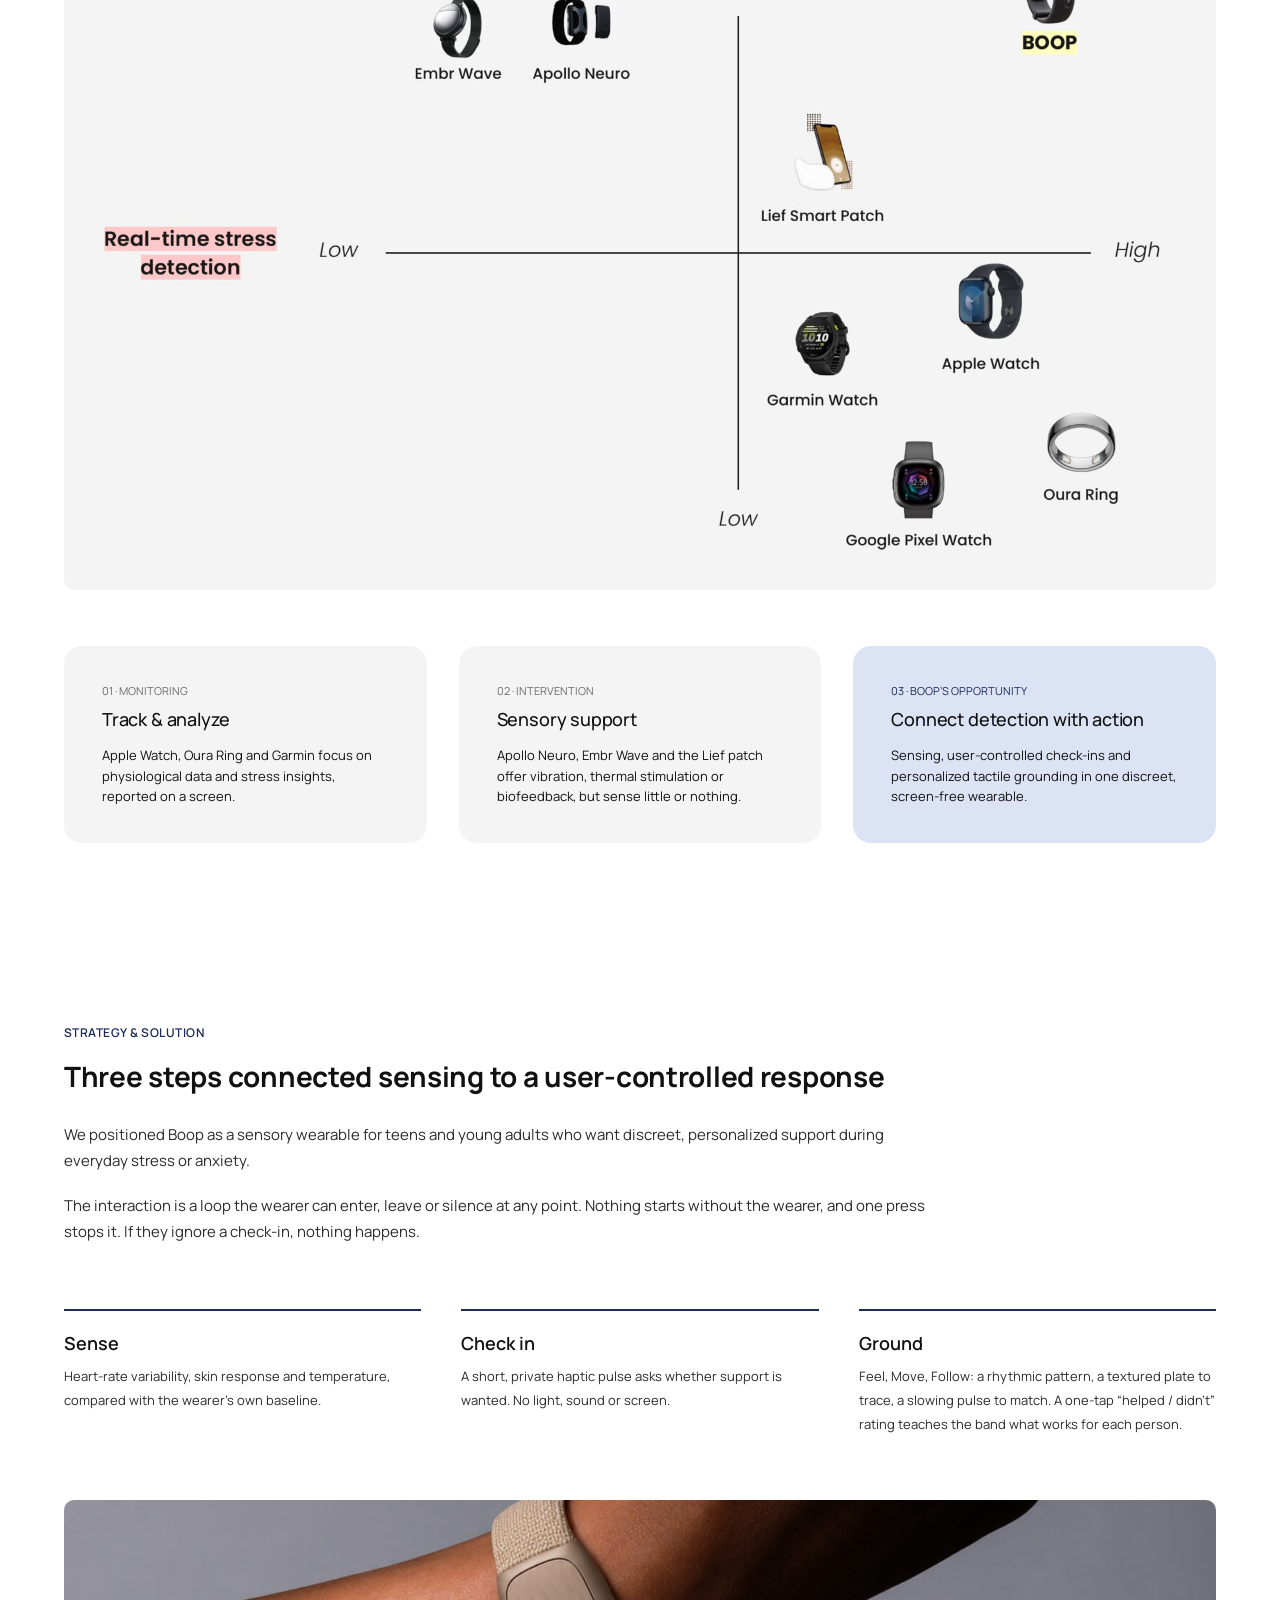
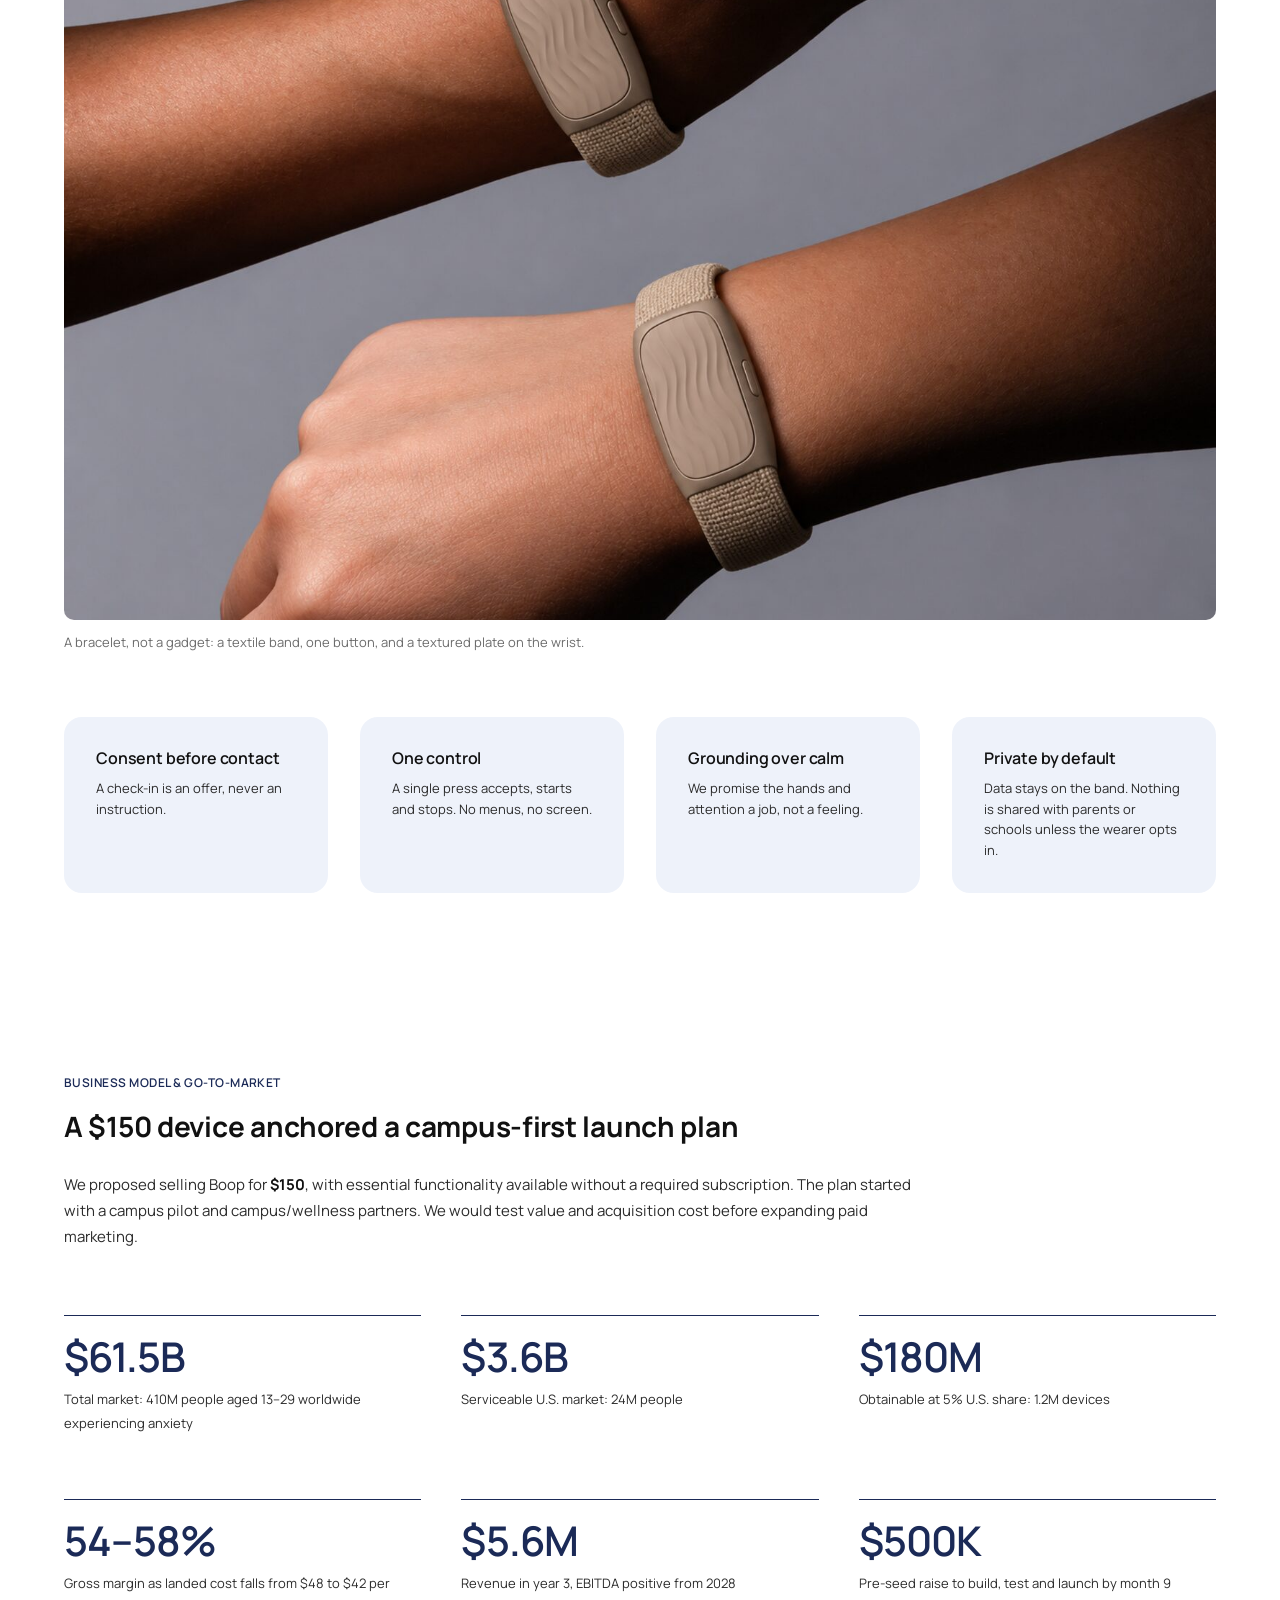
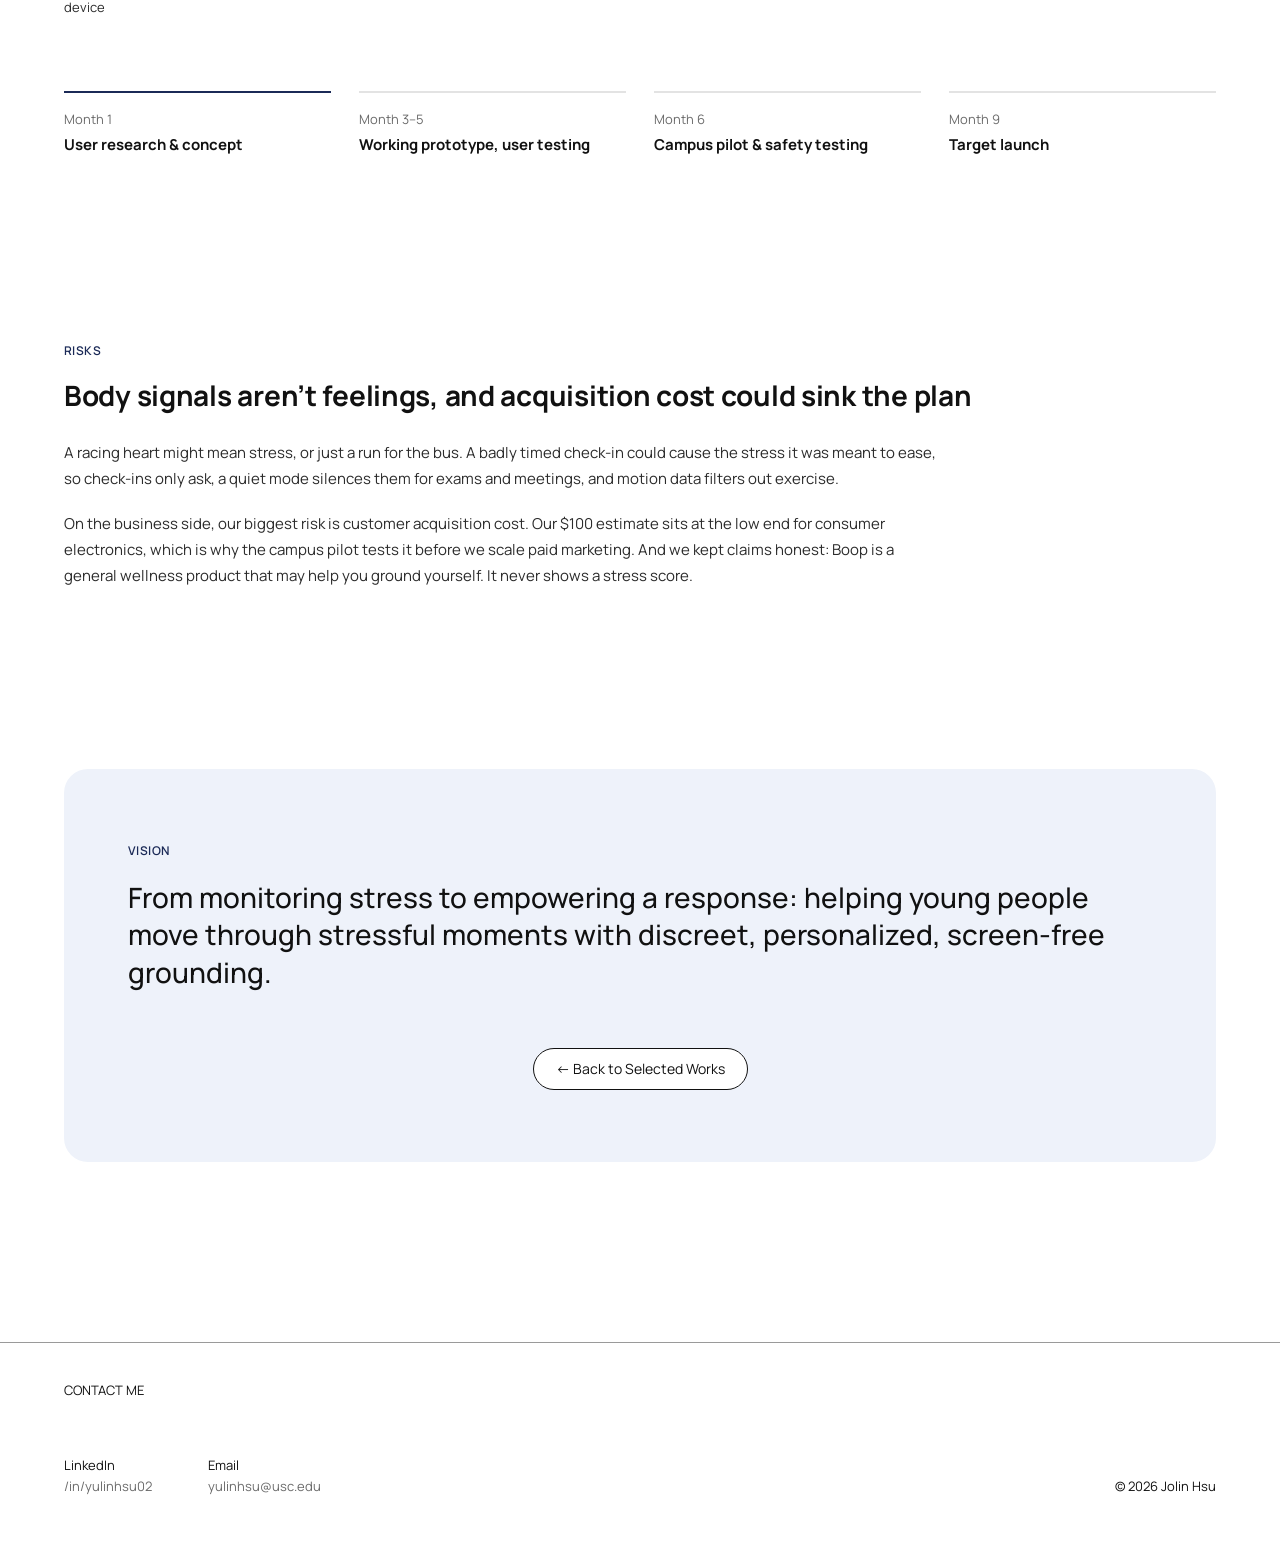
==== commit 9befd4fc: "Boop: add Product management to role Co-Authored-By: Claude Opus 5.5 <noreply@anthropic.com> Claude-" ====
--- a/boop/index.html
+++ b/boop/index.html
@@ -8,7 +8,7 @@
   <link rel="preconnect" href="https://fonts.googleapis.com">
   <link rel="preconnect" href="https://fonts.gstatic.com" crossorigin>
   <link href="https://fonts.googleapis.com/css2?family=Manrope:wght@400;500;600;700&display=swap" rel="stylesheet">
-  <link rel="stylesheet" href="../assets/style.css?v=3">
+  <link rel="stylesheet" href="../assets/style.css?v=5">
 </head>
 <body class="page-boop">
   <header class="site-header">
@@ -18,7 +18,7 @@
         <li><a href="../#about">About</a></li>
         <li><a href="../resume/">Resume</a></li>
       </ul>
-      <a class="connect arrow" href="#contact">Let's Connect</a>
+      <a class="connect arrow" href="https://www.linkedin.com/in/yulinhsu02" target="_blank" rel="noopener">Let's Connect</a>
     </div>
   </header>
 
@@ -48,7 +48,7 @@
           </div>
           <div>
             <h2>Role</h2>
-            <p>Competitive analysis<br>Design</p>
+            <p>Product management<br>Competitive analysis<br>Design</p>
           </div>
         </div>
       </div>
--- a/assets/style.css
+++ b/assets/style.css
@@ -10,6 +10,7 @@
   --tag: #f0f0f0;
   --bg: #ffffff;
   --pink: #1b2a57;
+  --hot-pink: #ff1f8f;
   --star: #f5c518;
   --dot: #7cc4ef;
   --max: 1152px;
@@ -96,18 +97,19 @@
 /* ---------- Custom cursor tag ---------- */
 .cursor-tag {
   position: fixed; left: 0; top: 0; z-index: 1000; pointer-events: none;
-  padding: 12px 24px; border-radius: 999px; background: var(--pink); color: #fff;
+  padding: 12px 24px; border-radius: 999px; background: var(--hot-pink); color: #fff;
   font: 600 15px/1 var(--font); text-align: center; white-space: nowrap;
   transform: translate(-50%, -50%) scale(.3); opacity: 0;
   transition: opacity .2s ease, transform .25s cubic-bezier(.2,.9,.3,1.3);
-  box-shadow: 0 6px 18px rgba(27, 42, 87, .35);
-}
+  box-shadow: 0 6px 18px rgba(255, 31, 143, .35);
+}
+.cursor-tag.is-soon { background: #fff; color: var(--hot-pink); box-shadow: inset 0 0 0 1.5px var(--hot-pink), 0 6px 18px rgba(255, 31, 143, .2); }
 .cursor-tag.is-on { opacity: 1; transform: translate(-50%, -50%) scale(1); }
 @media (hover: hover) and (pointer: fine) { .has-cursor-tag .card { cursor: none; } }
 .soon-badge { display: none; }
 @media (hover: none) {
   .soon-badge {
-    display: block; position: absolute; top: 12px; left: 12px; background: var(--pink); color: #fff;
+    display: block; position: absolute; top: 12px; left: 12px; background: #fff; color: var(--hot-pink); border: 1.5px solid var(--hot-pink);
     font-size: 12px; font-weight: 600; padding: 6px 12px; border-radius: 999px;
   }
 }
